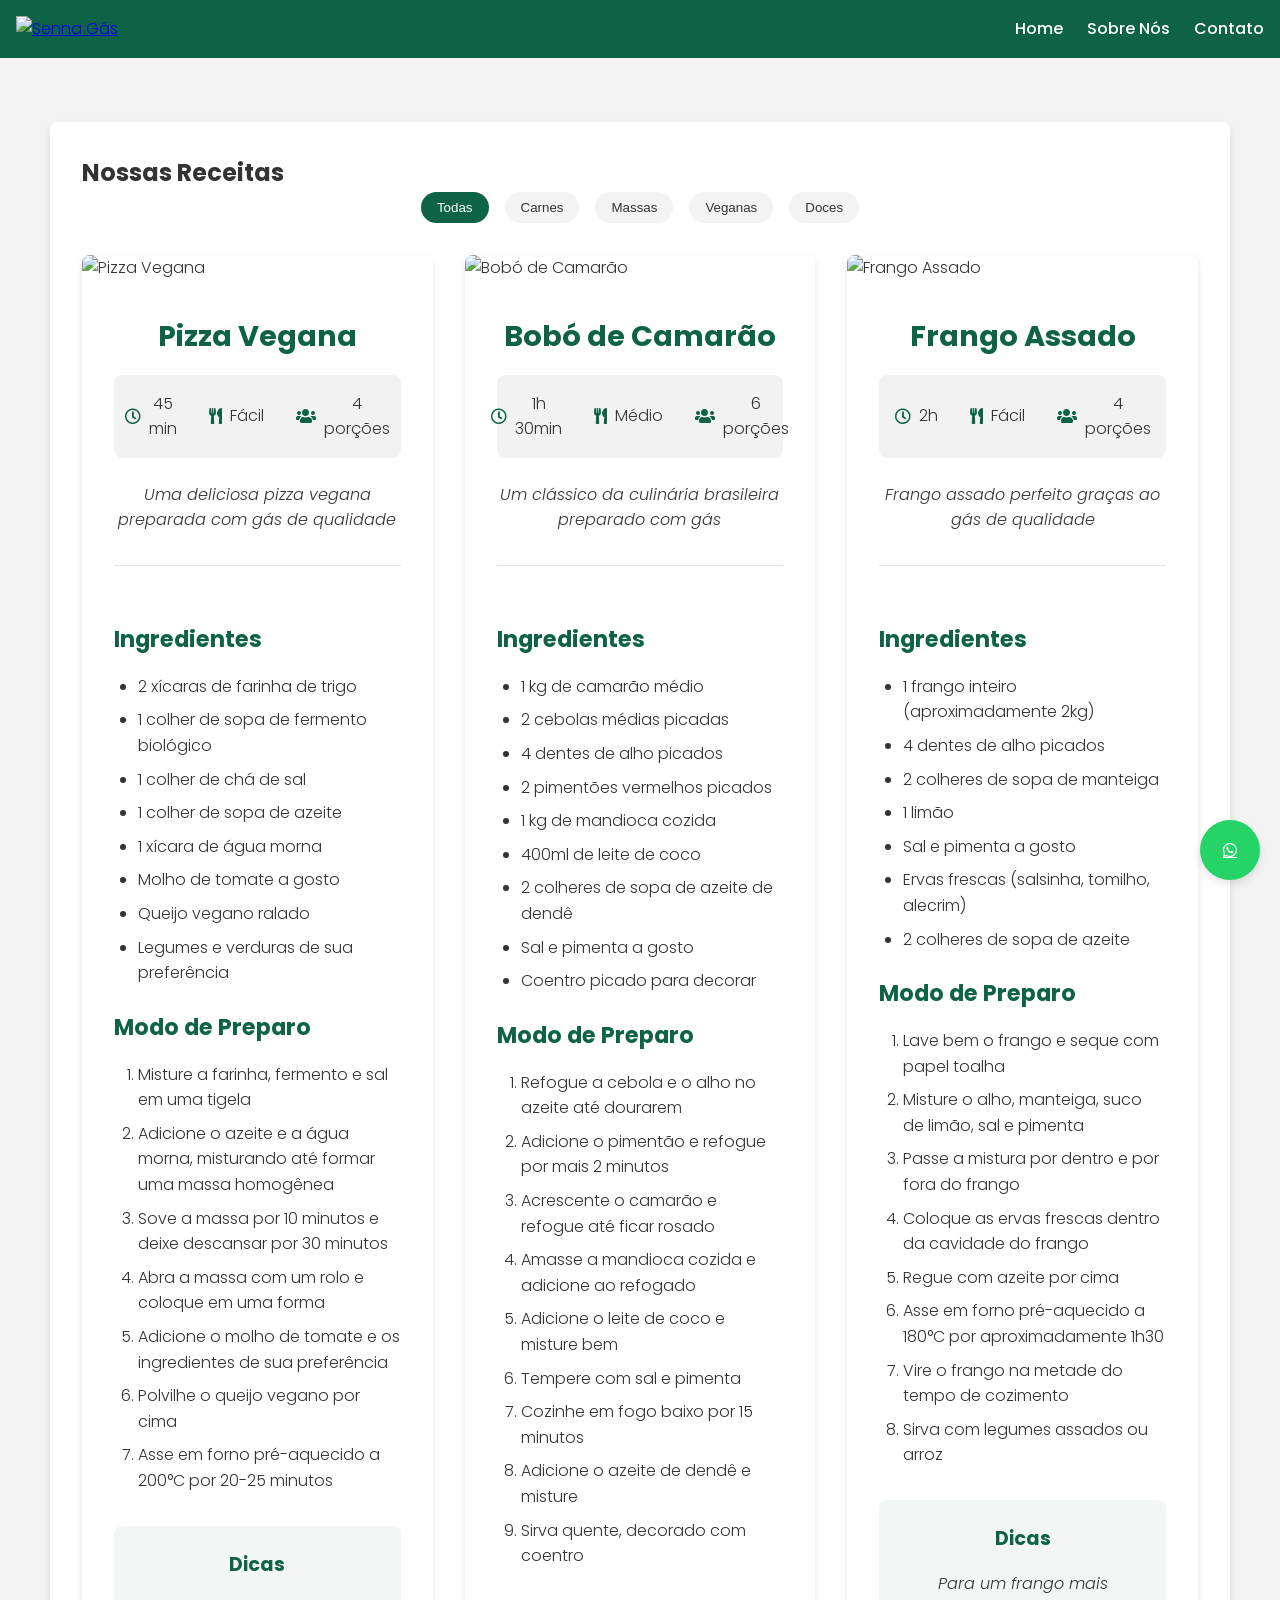
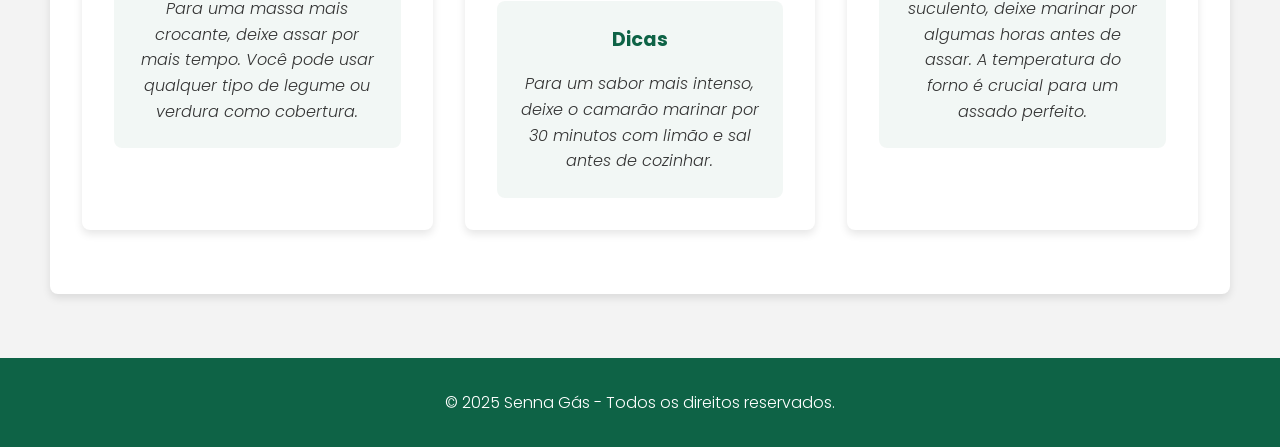
==== receitas.html @ 62bb87e8 "update in recipes page" ====
<!DOCTYPE html>
<html lang="pt-br">
<head>
    <meta charset="UTF-8">
    <meta name="viewport" content="width=device-width, initial-scale=1.0">
    <meta name="description" content="Receitas especiais da Senna Gás - Aprenda a preparar deliciosos pratos usando gás de qualidade">
    <title>Receitas - Senna Gás</title>
    <link href="https://cdnjs.cloudflare.com/ajax/libs/font-awesome/5.15.4/css/all.min.css" rel="stylesheet">
    <link rel="stylesheet" href="styles.css?version=5">
    <link rel="preconnect" href="https://fonts.googleapis.com">
    <link rel="preconnect" href="https://fonts.gstatic.com" crossorigin>
    <link href="https://fonts.googleapis.com/css2?family=Poppins:wght@300;400;700&display=swap" rel="stylesheet">
</head>
<body>
    <header>
        <a href="index.html" aria-label="Senna Gás - Página Inicial">
            <img src="SENNA_GAS_LOGO.png" alt="Senna Gás" width="180" height="60" loading="eager">
        </a>
        <nav aria-label="Navegação principal">
            <ul>
                <li><a href="index.html">Home</a></li>
                <li><a href="#sobre">Sobre Nós</a></li>
                <a href="https://api.whatsapp.com/send?phone=5564999095817" target="_blank">Contato</a>
            </ul>
        </nav>
    </header>

    <main>
        <section class="recipes-page">
            <div class="recipes">
                <h1>Nossas Receitas</h1>
                <div class="recipes-filters">
                    <button class="filter-btn active" data-filter="todas">Todas</button>
                    <button class="filter-btn" data-filter="carnes">Carnes</button>
                    <button class="filter-btn" data-filter="massas">Massas</button>
                    <button class="filter-btn" data-filter="veganas">Veganas</button>
                    <button class="filter-btn" data-filter="doces">Doces</button>
                </div>

                <div class="recipes-grid">
                    <article class="recipe-card" data-category="veganas">
                        <img src="png receitas/pizza vegana.png" alt="Pizza Vegana" loading="lazy">
                        <div class="recipe-info">
                            <h2>Pizza Vegana</h2>
                            <div class="recipe-meta">
                                <span><i class="far fa-clock"></i> 45 min</span>
                                <span><i class="fas fa-utensils"></i> Fácil</span>
                                <span><i class="fas fa-users"></i> 4 porções</span>
                            </div>
                            <p class="recipe-description">Uma deliciosa pizza vegana preparada com gás de qualidade</p>
                            <div class="recipe-content">
                                <h3>Ingredientes</h3>
                                <ul>
                                    <li>2 xícaras de farinha de trigo</li>
                                    <li>1 colher de sopa de fermento biológico</li>
                                    <li>1 colher de chá de sal</li>
                                    <li>1 colher de sopa de azeite</li>
                                    <li>1 xícara de água morna</li>
                                    <li>Molho de tomate a gosto</li>
                                    <li>Queijo vegano ralado</li>
                                    <li>Legumes e verduras de sua preferência</li>
                                </ul>
                                <h3>Modo de Preparo</h3>
                                <ol>
                                    <li>Misture a farinha, fermento e sal em uma tigela</li>
                                    <li>Adicione o azeite e a água morna, misturando até formar uma massa homogênea</li>
                                    <li>Sove a massa por 10 minutos e deixe descansar por 30 minutos</li>
                                    <li>Abra a massa com um rolo e coloque em uma forma</li>
                                    <li>Adicione o molho de tomate e os ingredientes de sua preferência</li>
                                    <li>Polvilhe o queijo vegano por cima</li>
                                    <li>Asse em forno pré-aquecido a 200°C por 20-25 minutos</li>
                                </ol>
                                <div class="recipe-tips">
                                    <h4>Dicas</h4>
                                    <p>Para uma massa mais crocante, deixe assar por mais tempo. Você pode usar qualquer tipo de legume ou verdura como cobertura.</p>
                                </div>
                            </div>
                        </div>
                    </article>

                    <article class="recipe-card" data-category="carnes">
                        <img src="png receitas/bobó de camarão.png" alt="Bobó de Camarão" loading="lazy">
                        <div class="recipe-info">
                            <h2>Bobó de Camarão</h2>
                            <div class="recipe-meta">
                                <span><i class="far fa-clock"></i> 1h 30min</span>
                                <span><i class="fas fa-utensils"></i> Médio</span>
                                <span><i class="fas fa-users"></i> 6 porções</span>
                            </div>
                            <p class="recipe-description">Um clássico da culinária brasileira preparado com gás</p>
                            <div class="recipe-content">
                                <h3>Ingredientes</h3>
                                <ul>
                                    <li>1 kg de camarão médio</li>
                                    <li>2 cebolas médias picadas</li>
                                    <li>4 dentes de alho picados</li>
                                    <li>2 pimentões vermelhos picados</li>
                                    <li>1 kg de mandioca cozida</li>
                                    <li>400ml de leite de coco</li>
                                    <li>2 colheres de sopa de azeite de dendê</li>
                                    <li>Sal e pimenta a gosto</li>
                                    <li>Coentro picado para decorar</li>
                                </ul>
                                <h3>Modo de Preparo</h3>
                                <ol>
                                    <li>Refogue a cebola e o alho no azeite até dourarem</li>
                                    <li>Adicione o pimentão e refogue por mais 2 minutos</li>
                                    <li>Acrescente o camarão e refogue até ficar rosado</li>
                                    <li>Amasse a mandioca cozida e adicione ao refogado</li>
                                    <li>Adicione o leite de coco e misture bem</li>
                                    <li>Tempere com sal e pimenta</li>
                                    <li>Cozinhe em fogo baixo por 15 minutos</li>
                                    <li>Adicione o azeite de dendê e misture</li>
                                    <li>Sirva quente, decorado com coentro</li>
                                </ol>
                                <div class="recipe-tips">
                                    <h4>Dicas</h4>
                                    <p>Para um sabor mais intenso, deixe o camarão marinar por 30 minutos com limão e sal antes de cozinhar.</p>
                                </div>
                            </div>
                        </div>
                    </article>

                    <article class="recipe-card" data-category="carnes">
                        <img src="png receitas/frango assado.png" alt="Frango Assado" loading="lazy">
                        <div class="recipe-info">
                            <h2>Frango Assado</h2>
                            <div class="recipe-meta">
                                <span><i class="far fa-clock"></i> 2h</span>
                                <span><i class="fas fa-utensils"></i> Fácil</span>
                                <span><i class="fas fa-users"></i> 4 porções</span>
                            </div>
                            <p class="recipe-description">Frango assado perfeito graças ao gás de qualidade</p>
                            <div class="recipe-content">
                                <h3>Ingredientes</h3>
                                <ul>
                                    <li>1 frango inteiro (aproximadamente 2kg)</li>
                                    <li>4 dentes de alho picados</li>
                                    <li>2 colheres de sopa de manteiga</li>
                                    <li>1 limão</li>
                                    <li>Sal e pimenta a gosto</li>
                                    <li>Ervas frescas (salsinha, tomilho, alecrim)</li>
                                    <li>2 colheres de sopa de azeite</li>
                                </ul>
                                <h3>Modo de Preparo</h3>
                                <ol>
                                    <li>Lave bem o frango e seque com papel toalha</li>
                                    <li>Misture o alho, manteiga, suco de limão, sal e pimenta</li>
                                    <li>Passe a mistura por dentro e por fora do frango</li>
                                    <li>Coloque as ervas frescas dentro da cavidade do frango</li>
                                    <li>Regue com azeite por cima</li>
                                    <li>Asse em forno pré-aquecido a 180°C por aproximadamente 1h30</li>
                                    <li>Vire o frango na metade do tempo de cozimento</li>
                                    <li>Sirva com legumes assados ou arroz</li>
                                </ol>
                                <div class="recipe-tips">
                                    <h4>Dicas</h4>
                                    <p>Para um frango mais suculento, deixe marinar por algumas horas antes de assar. A temperatura do forno é crucial para um assado perfeito.</p>
                                </div>
                            </div>
                        </div>
                    </article>
                </div>
            </div>
        </section>
    </main>

    <footer>
        <p>© 2025 Senna Gás - Todos os direitos reservados.</p>
    </footer>

    <a href="https://bit.ly/WhatsApp_SennaGas" class="whatsapp-button" target="_blank" rel="noopener noreferrer" aria-label="Fale conosco pelo WhatsApp">
        <i class="fab fa-whatsapp"></i>
    </a>

    <script>
        // Filtro de receitas
        const filterButtons = document.querySelectorAll('.filter-btn');
        const recipeCards = document.querySelectorAll('.recipe-card');

        filterButtons.forEach(button => {
            button.addEventListener('click', () => {
                // Remove active class from all buttons
                filterButtons.forEach(btn => btn.classList.remove('active'));
                // Add active class to clicked button
                button.classList.add('active');

                const filter = button.dataset.filter;

                recipeCards.forEach(card => {
                    if (filter === 'todas' || card.dataset.category === filter) {
                        card.style.display = 'block';
                    } else {
                        card.style.display = 'none';
                    }
                });
            });
        });
    </script>
</body>
</html>
---- styles.css ----
/* Reset e variáveis CSS */
:root {
    --primary-color: #0e6346;
    --secondary-color: #007a33;
    --text-color: #333;
    --light-bg: #f3f3f3;
    --white: #fff;
    --shadow: 0 4px 8px rgba(0, 0, 0, 0.1);
    --transition: all 0.3s ease;
    --slide-duration: 0.5s;
}

* {
    margin: 0;
    padding: 0;
    box-sizing: border-box;
}

/* Estilos base */
body {
    font-family: "Poppins", sans-serif;
    font-weight: 300;
    line-height: 1.6;
    color: var(--text-color);
    background-color: var(--light-bg);
}

/* Header */
header {
    background-color: var(--primary-color);
    color: var(--white);
    padding: 1rem;
    display: flex;
    align-items: center;
    justify-content: space-between;
    position: sticky;
    top: 0;
    z-index: 1000;
}

header img {
    height: 60px;
    width: auto;
}

nav ul {
    list-style: none;
    display: flex;
    gap: 1.5rem;
}

nav a {
    color: var(--white);
    text-decoration: none;
    font-weight: 500;
    transition: var(--transition);
}

nav a:hover {
    opacity: 0.8;
}

/* Hero Section */
.hero {
    min-height: 90vh;
    display: flex;
    flex-direction: column;
    align-items: flex-start;
    justify-content: center;
    background-image: url('fundo\ inicial.png');
    background-size: cover;
    background-position: center;
    background-repeat: no-repeat;
    color: var(--white);
    padding: 2rem;
    position: relative;
}

.hero::before {
    content: '';
    position: absolute;
    top: 0;
    left: 0;
    right: 0;
    bottom: 0;
    background: rgba(0, 0, 0, 0.4);
    z-index: 1;
}

.hero h1,
.hero button {
    position: relative;
    z-index: 2;
}

.hero h1 {
    font-size: clamp(2rem, 5vw, 3.5rem);
    margin-bottom: 2rem;
    max-width: 600px;
}

.hero button {
    background-color: var(--secondary-color);
    color: var(--white);
    border: none;
    padding: 1rem 2rem;
    font-size: 1.1rem;
    cursor: pointer;
    border-radius: 5px;
    transition: var(--transition);
}

.hero button:hover {
    transform: translateY(-2px);
    box-shadow: var(--shadow);
}

/* Products Section */
.products {
    padding: 4rem 2rem;
    display: grid;
    grid-template-columns: repeat(auto-fit, minmax(250px, 1fr));
    gap: 2rem;
    max-width: 1200px;
    margin: 0 auto;
}

.product {
    background: var(--white);
    border-radius: 8px;
    overflow: hidden;
    box-shadow: var(--shadow);
    transition: var(--transition);
}

.product:hover {
    transform: translateY(-5px);
    box-shadow: 0 8px 16px rgba(0, 0, 0, 0.2);
}

.product img {
    width: 100%;
    height: 200px;
    object-fit: cover;
}

.product h2 {
    font-size: 1.5rem;
    margin: 1rem;
    color: var(--primary-color);
}

.product p {
    padding: 0 1rem 1rem;
    color: var(--text-color);
}

/* Instagram Section */
.instagram {
    padding: 4rem 2rem;
    background-color: var(--white);
    text-align: center;
}

.instagram h2 {
    color: var(--primary-color);
    margin-bottom: 2rem;
    font-size: 2rem;
}

.instagram iframe {
    max-width: 850px;
    width: 100%;
    height: 750px;
    margin: 0 auto;
    border: none;
}

/* Footer */
footer {
    background-color: var(--primary-color);
    color: var(--white);
    text-align: center;
    padding: 2rem;
}

/* WhatsApp Button */
.whatsapp-button {
    position: fixed;
    bottom: 20px;
    right: 20px;
    background-color: #25d366;
    color: var(--white);
    width: 60px;
    height: 60px;
    border-radius: 50%;
    display: flex;
    align-items: center;
    justify-content: center;
    box-shadow: var(--shadow);
    transition: var(--transition);
    z-index: 1000;
}

.whatsapp-button:hover {
    transform: scale(1.1);
}

/* Media Queries */
@media (max-width: 768px) {
    header {
        flex-direction: column;
        gap: 1rem;
    }

    nav ul {
        flex-direction: column;
        text-align: center;
        gap: 0.5rem;
    }

    .hero {
        text-align: center;
        align-items: center;
    }

    .products {
        grid-template-columns: 1fr;
    }

    .instagram iframe {
        height: 500px;
    }
}

/* Acessibilidade */
@media (prefers-reduced-motion: reduce) {
    * {
        transition: none !important;
    }
}

/* Print Styles */
@media print {
    .whatsapp-button,
    .instagram {
        display: none;
    }

    body {
        background: none;
    }
}

/* Social Content Section */
.social-content {
    display: grid;
    grid-template-columns: 1fr 1fr;
    gap: 2rem;
    padding: 4rem 2rem;
    max-width: 1400px;
    margin: 0 auto;
}

/* Recipes Section */
.recipes {
    background-color: var(--white);
    border-radius: 8px;
    padding: 2rem;
    box-shadow: var(--shadow);
    max-width: 1180px;
    margin: 0 auto;
    width: 100%;
}

.recipes h2 {
    color: var(--primary-color);
    margin-bottom: 2rem;
    font-size: 2rem;
    text-align: center;
}

.recipes-links {
    display: flex;
    justify-content: center;
    gap: 1rem;
    margin-bottom: 2rem;
    flex-wrap: wrap;
}

.recipe-category {
    padding: 0.5rem 1rem;
    background-color: var(--light-bg);
    color: var(--text-color);
    text-decoration: none;
    border-radius: 20px;
    transition: var(--transition);
    font-weight: 500;
}

.recipe-category:hover,
.recipe-category.active {
    background-color: var(--primary-color);
    color: var(--white);
}

/* Recipe Meta */
.recipe-meta {
    display: flex;
    justify-content: center;
    margin-bottom: 1.5rem;
    padding: 1rem;
    background-color: rgba(0, 0, 0, 0.05);
    border-radius: 8px;
}

.recipe-meta span {
    display: flex;
    align-items: center;
    gap: 0.5rem;
    color: var(--text-color);
    margin: 0 1rem;
}

.recipe-meta i {
    color: var(--primary-color);
}

/* Recipe Tips */
.recipe-tips {
    margin-top: 1.5rem;
    padding: 1rem;
    background-color: rgba(14, 99, 70, 0.1);
    border-radius: 8px;
    text-align: center;
}

.recipe-tips h4 {
    color: var(--primary-color);
    margin-bottom: 0.5rem;
}

.recipe-tips p {
    color: var(--text-color);
    font-style: italic;
}

/* More Recipes Button */
.more-recipes {
    text-align: center;
    margin-top: 2rem;
}

.btn-more {
    display: inline-flex;
    align-items: center;
    gap: 0.5rem;
    padding: 0.8rem 1.5rem;
    background-color: var(--primary-color);
    color: var(--white);
    text-decoration: none;
    border-radius: 25px;
    transition: var(--transition);
}

.btn-more:hover {
    background-color: var(--secondary-color);
    transform: translateY(-2px);
}

/* Tips Section */
.tips-section {
    padding: 4rem 2rem;
    background-color: var(--light-bg);
}

.tips-section h2 {
    text-align: center;
    color: var(--primary-color);
    margin-bottom: 3rem;
    font-size: 2rem;
}

.tips-grid {
    display: grid;
    grid-template-columns: repeat(auto-fit, minmax(300px, 1fr));
    gap: 2rem;
    max-width: 1200px;
    margin: 0 auto;
}

.tip-card {
    background-color: var(--white);
    padding: 2rem;
    border-radius: 8px;
    box-shadow: var(--shadow);
    text-align: center;
    transition: var(--transition);
}

.tip-card:hover {
    transform: translateY(-5px);
    box-shadow: 0 8px 16px rgba(0, 0, 0, 0.2);
}

.tip-card i {
    font-size: 2.5rem;
    color: var(--primary-color);
    margin-bottom: 1rem;
}

.tip-card h3 {
    color: var(--primary-color);
    margin-bottom: 1rem;
}

.tip-card p {
    color: var(--text-color);
    margin-bottom: 1.5rem;
}

.btn-tip {
    display: inline-block;
    padding: 0.5rem 1rem;
    background-color: var(--primary-color);
    color: var(--white);
    text-decoration: none;
    border-radius: 20px;
    transition: var(--transition);
}

.btn-tip:hover {
    background-color: var(--secondary-color);
}

/* Media Queries */
@media (max-width: 768px) {
    .recipes-links {
        gap: 0.5rem;
    }

    .recipe-category {
        padding: 0.4rem 0.8rem;
        font-size: 0.9rem;
    }

    .recipe-meta {
        flex-direction: column;
        gap: 0.5rem;
    }

    .tips-grid {
        grid-template-columns: 1fr;
    }
}

@media (max-width: 480px) {
    .recipe-meta span {
        font-size: 0.9rem;
    }

    .tip-card {
        padding: 1.5rem;
    }
}

/* Slideshow */
.slideshow-container {
    position: relative;
    max-width: 100%;
    margin: 0 auto;
    overflow: hidden;
    border-radius: 8px;
    background-color: var(--white);
}

.slide {
    display: none;
    position: relative;
    animation: fade var(--slide-duration) ease-in-out;
}

.slide img {
    width: 100%;
    height: 300px;
    object-fit: cover;
    border-radius: 8px 8px 0 0;
}

.slide-content {
    display: flex;
    flex-direction: column;
    gap: 1rem;
    padding: 1.5rem;
}

.slide-text {
    text-align: center;
}

.slide-text h3 {
    color: var(--primary-color);
    font-size: 1.8rem;
    margin-bottom: 0.5rem;
}

.slide-text p {
    color: var(--text-color);
    font-size: 1.1rem;
    margin-bottom: 1rem;
}

.recipe-details {
    background-color: var(--light-bg);
    padding: 1.5rem;
    border-radius: 8px;
}

.recipe-details h4 {
    color: var(--primary-color);
    font-size: 1.3rem;
    margin-bottom: 1rem;
}

.recipe-details ul,
.recipe-details ol {
    margin-left: 1.5rem;
    margin-bottom: 1.5rem;
}

.recipe-details li {
    margin-bottom: 0.5rem;
    line-height: 1.5;
}

/* Navigation buttons */
.prev, .next {
    position: absolute;
    top: 50%;
    transform: translateY(-50%);
    width: 40px;
    height: 40px;
    background: rgba(0, 0, 0, 0.5);
    color: var(--white);
    border: none;
    border-radius: 50%;
    cursor: pointer;
    font-size: 1.5rem;
    display: flex;
    align-items: center;
    justify-content: center;
    transition: var(--transition);
    z-index: 10;
}

.prev {
    left: 10px;
}

.next {
    right: 10px;
}

.prev:hover, .next:hover {
    background: rgba(0, 0, 0, 0.8);
}

/* Dots */
.dots-container {
    text-align: center;
    margin-top: 1rem;
}

.dot {
    display: inline-block;
    width: 12px;
    height: 12px;
    margin: 0 5px;
    background-color: #bbb;
    border-radius: 50%;
    cursor: pointer;
    transition: var(--transition);
}

.dot.active {
    background-color: var(--primary-color);
}

/* Animation */
@keyframes fade {
    from {opacity: 0.4}
    to {opacity: 1}
}

/* Media Queries */
@media (max-width: 768px) {
    .social-content {
        grid-template-columns: 1fr;
    }

    .slide img {
        height: 250px;
    }

    .recipe-details {
        padding: 1rem;
    }

    .recipe-details h4 {
        font-size: 1.2rem;
    }

    .recipe-details li {
        font-size: 0.9rem;
    }
}

@media (max-width: 480px) {
    .slide img {
        height: 200px;
    }

    .slide-content {
        padding: 1rem;
    }

    .recipe-details {
        padding: 0.8rem;
    }
}

/* Estilos para a página de segurança */
.safety-tips {
    padding: 2rem;
    max-width: 1200px;
    margin: 0 auto;
}

.safety-tips h1 {
    text-align: center;
    color: #2c3e50;
    margin-bottom: 2rem;
}

.safety-content {
    display: flex;
    flex-direction: column;
    gap: 2rem;
}

.safety-grid {
    display: grid;
    grid-template-columns: repeat(auto-fit, minmax(250px, 1fr));
    gap: 1.5rem;
    margin-top: 1.5rem;
}

.safety-item {
    background: #fff;
    padding: 1.5rem;
    border-radius: 8px;
    box-shadow: 0 2px 4px rgba(0,0,0,0.1);
    text-align: center;
    transition: transform 0.3s ease;
}

.safety-item:hover {
    transform: translateY(-5px);
}

.safety-item i {
    font-size: 2.5rem;
    color: #e74c3c;
    margin-bottom: 1rem;
}

.safety-item h3 {
    color: #2c3e50;
    margin-bottom: 0.5rem;
}

.safety-item p {
    color: #7f8c8d;
}

.checklist-content {
    display: grid;
    grid-template-columns: repeat(auto-fit, minmax(300px, 1fr));
    gap: 2rem;
    margin-top: 1.5rem;
}

.checklist-item {
    background: #fff;
    padding: 1.5rem;
    border-radius: 8px;
    box-shadow: 0 2px 4px rgba(0,0,0,0.1);
}

.checklist-item h3 {
    color: #2c3e50;
    margin-bottom: 1rem;
    padding-bottom: 0.5rem;
    border-bottom: 2px solid #e74c3c;
}

.checklist-item ul {
    list-style-type: none;
    padding: 0;
}

.checklist-item li {
    padding: 0.5rem 0;
    color: #7f8c8d;
    display: flex;
    align-items: center;
}

.checklist-item li:before {
    content: "✓";
    color: #27ae60;
    margin-right: 0.5rem;
}

.emergency-content {
    display: grid;
    grid-template-columns: repeat(auto-fit, minmax(300px, 1fr));
    gap: 2rem;
    margin-top: 1.5rem;
}

.emergency-step, .emergency-contacts {
    background: #fff;
    padding: 1.5rem;
    border-radius: 8px;
    box-shadow: 0 2px 4px rgba(0,0,0,0.1);
}

.emergency-step h3, .emergency-contacts h3 {
    color: #2c3e50;
    margin-bottom: 1rem;
    padding-bottom: 0.5rem;
    border-bottom: 2px solid #e74c3c;
}

.emergency-step ol {
    padding-left: 1.5rem;
    color: #7f8c8d;
}

.emergency-step li {
    padding: 0.5rem 0;
}

.emergency-contacts ul {
    list-style-type: none;
    padding: 0;
}

.emergency-contacts li {
    padding: 0.5rem 0;
    color: #7f8c8d;
    display: flex;
    align-items: center;
}

.emergency-contacts li:before {
    content: "📞";
    margin-right: 0.5rem;
}

@media (max-width: 768px) {
    .safety-tips {
        padding: 1rem;
    }
    
    .safety-grid, .checklist-content, .emergency-content {
        grid-template-columns: 1fr;
    }
}

/* Estilos para a página de manutenção */
.maintenance-tips {
    padding: 2rem;
    max-width: 1200px;
    margin: 0 auto;
}

.maintenance-tips h1 {
    text-align: center;
    color: #333;
    margin-bottom: 2rem;
}

.maintenance-content {
    display: flex;
    flex-direction: column;
    gap: 2rem;
}

.maintenance-grid {
    display: grid;
    grid-template-columns: repeat(auto-fit, minmax(250px, 1fr));
    gap: 1.5rem;
    margin-top: 1rem;
}

.maintenance-item {
    background: #fff;
    padding: 1.5rem;
    border-radius: 8px;
    box-shadow: 0 2px 4px rgba(0,0,0,0.1);
    text-align: center;
    transition: transform 0.3s ease;
}

.maintenance-item:hover {
    transform: translateY(-5px);
}

.maintenance-item i {
    font-size: 2.5rem;
    color: #e74c3c;
    margin-bottom: 1rem;
}

.maintenance-item h3 {
    color: #333;
    margin-bottom: 0.5rem;
}

.maintenance-item p {
    color: #666;
    line-height: 1.5;
}

.cleaning-content {
    display: grid;
    grid-template-columns: 1fr 1fr;
    gap: 2rem;
    margin-top: 1rem;
}

.cleaning-step, .cleaning-tips {
    background: #fff;
    padding: 1.5rem;
    border-radius: 8px;
    box-shadow: 0 2px 4px rgba(0,0,0,0.1);
}

.cleaning-step h3, .cleaning-tips h3 {
    color: #333;
    margin-bottom: 1rem;
}

.cleaning-step ol, .cleaning-tips ul {
    color: #666;
    line-height: 1.8;
    padding-left: 1.5rem;
}

@media (max-width: 768px) {
    .cleaning-content {
        grid-template-columns: 1fr;
    }
    
    .maintenance-grid {
        grid-template-columns: 1fr;
    }
}

/* Estilos para a página de economia */
.economy-tips {
    padding: 2rem;
    max-width: 1200px;
    margin: 0 auto;
}

.economy-tips h1 {
    text-align: center;
    color: #333;
    margin-bottom: 2rem;
}

.economy-content {
    display: flex;
    flex-direction: column;
    gap: 2rem;
}

.economy-grid {
    display: grid;
    grid-template-columns: repeat(auto-fit, minmax(250px, 1fr));
    gap: 1.5rem;
    margin-top: 1rem;
}

.economy-item {
    background: #fff;
    padding: 1.5rem;
    border-radius: 8px;
    box-shadow: 0 2px 4px rgba(0,0,0,0.1);
    text-align: center;
    transition: transform 0.3s ease;
}

.economy-item:hover {
    transform: translateY(-5px);
}

.economy-item i {
    font-size: 2.5rem;
    color: #e74c3c;
    margin-bottom: 1rem;
}

.economy-item h3 {
    color: #333;
    margin-bottom: 0.5rem;
}

.economy-item p {
    color: #666;
    line-height: 1.5;
}

.habits-content {
    display: grid;
    grid-template-columns: repeat(auto-fit, minmax(300px, 1fr));
    gap: 2rem;
    margin-top: 1rem;
}

.habits-item {
    background: #fff;
    padding: 1.5rem;
    border-radius: 8px;
    box-shadow: 0 2px 4px rgba(0,0,0,0.1);
}

.habits-item h3 {
    color: #333;
    margin-bottom: 1rem;
    padding-bottom: 0.5rem;
    border-bottom: 2px solid #e74c3c;
}

.habits-item ul {
    color: #666;
    line-height: 1.8;
    padding-left: 1.5rem;
}

.comparison-content {
    display: grid;
    grid-template-columns: 1fr 1fr;
    gap: 2rem;
    margin-top: 1rem;
}

.comparison-step, .comparison-tips {
    background: #fff;
    padding: 1.5rem;
    border-radius: 8px;
    box-shadow: 0 2px 4px rgba(0,0,0,0.1);
}

.comparison-step h3, .comparison-tips h3 {
    color: #333;
    margin-bottom: 1rem;
    padding-bottom: 0.5rem;
    border-bottom: 2px solid #e74c3c;
}

.comparison-step ol, .comparison-tips ul {
    color: #666;
    line-height: 1.8;
    padding-left: 1.5rem;
}

@media (max-width: 768px) {
    .comparison-content {
        grid-template-columns: 1fr;
    }
    
    .economy-grid, .habits-content {
        grid-template-columns: 1fr;
    }
}

.maintenance-icon {
    width: 50px;
    height: 50px;
}

/* Delivery and Location Section */
.delivery-location {
    padding: 4rem 2rem;
    background-color: var(--white); /* Match other sections like products */
    display: flex;
    gap: 2rem;
    max-width: 1200px;
    margin: 4rem auto; /* Add margin like products */
    flex-wrap: wrap; /* Allow wrapping on smaller screens */
    align-items: flex-start; /* Align items at the start vertically */
}

.delivery-info,
.location-map {
    flex: 1; /* Allow both divs to grow and shrink */
    min-width: 300px; /* Minimum width before wrapping */
}

.delivery-location h2 {
    color: var(--primary-color);
    font-size: 1.8rem;
    margin-bottom: 1.5rem;
}

.delivery-location p {
    margin-bottom: 1rem;
    line-height: 1.7;
}

.btn-pedido {
    display: inline-flex; /* Use inline-flex for alignment */
    align-items: center; /* Vertically align icon and text */
    gap: 0.5rem; /* Space between icon and text */
    background-color: #25d366; /* WhatsApp green */
    color: var(--white);
    padding: 0.8rem 1.5rem;
    border-radius: 5px;
    text-decoration: none;
    font-weight: 500;
    transition: var(--transition);
    border: none;
    cursor: pointer;
}

.btn-pedido:hover {
    background-color: #128C7E; /* Darker WhatsApp green */
    transform: translateY(-2px);
    box-shadow: var(--shadow);
}

.location-map iframe {
    width: 100%; /* Make iframe responsive */
    max-width: 600px; /* Optional: limit max width */
    height: 450px;
    border-radius: 8px; /* Add slight rounding */
    margin-top: 1rem;
}

.location-map p small {
    display: block; /* Ensure it takes its own line */
    margin-top: 0.5rem;
    font-size: 0.9em;
    color: #666;
}

@media (max-width: 768px) {
    .delivery-location {
        flex-direction: column;
    }
    
    .delivery-info, .location-map {
        flex: 1;
    }
}

/* Recipes Page */
.recipes-page {
    padding: 4rem 2rem;
    background-color: var(--light-bg);
}

.recipes-grid {
    display: grid;
    grid-template-columns: repeat(auto-fit, minmax(300px, 1fr));
    gap: 2rem;
    margin-top: 2rem;
}

.recipe-card {
    background: var(--white);
    border-radius: 8px;
    overflow: hidden;
    box-shadow: var(--shadow);
    transition: var(--transition);
    margin-bottom: 2rem;
}

.recipe-card:hover {
    transform: translateY(-5px);
    box-shadow: 0 8px 16px rgba(0, 0, 0, 0.2);
}

.recipe-card img {
    width: 100%;
    height: 300px;
    object-fit: cover;
}

.recipe-info {
    padding: 2rem;
    text-align: center;
}

.recipe-info h2 {
    color: var(--primary-color);
    margin-bottom: 1rem;
    font-size: 1.8rem;
}

.recipe-description {
    color: var(--text-color);
    margin: 1rem 0;
    font-style: italic;
}

.recipe-content {
    text-align: left;
    margin-top: 2rem;
    padding-top: 2rem;
    border-top: 1px solid rgba(0, 0, 0, 0.1);
}

.recipe-content h3 {
    color: var(--primary-color);
    margin: 1.5rem 0 1rem;
    font-size: 1.4rem;
}

.recipe-content ul,
.recipe-content ol {
    margin: 1rem 0;
    padding-left: 1.5rem;
}

.recipe-content li {
    margin-bottom: 0.5rem;
    line-height: 1.6;
}

.recipe-tips {
    margin-top: 2rem;
    padding: 1.5rem;
    background-color: rgba(14, 99, 70, 0.05);
    border-radius: 8px;
}

.recipe-tips h4 {
    color: var(--primary-color);
    margin-bottom: 1rem;
    font-size: 1.2rem;
}

.recipe-tips p {
    color: var(--text-color);
    font-style: italic;
    line-height: 1.6;
}

@media (max-width: 768px) {
    .recipe-info {
        padding: 1.5rem;
    }
    
    .recipe-content {
        padding-top: 1.5rem;
    }
    
    .recipe-tips {
        padding: 1rem;
    }
}

.btn-recipe {
    display: inline-block;
    padding: 0.8rem 1.5rem;
    background-color: var(--primary-color);
    color: var(--white);
    text-decoration: none;
    border-radius: 25px;
    transition: var(--transition);
    margin-top: 1rem;
}

.btn-recipe:hover {
    background-color: var(--secondary-color);
    transform: translateY(-2px);
}

.recipes-filters {
    display: flex;
    justify-content: center;
    gap: 1rem;
    margin-bottom: 2rem;
    flex-wrap: wrap;
}

.filter-btn {
    padding: 0.5rem 1rem;
    background-color: var(--light-bg);
    color: var(--text-color);
    border: none;
    border-radius: 20px;
    cursor: pointer;
    transition: var(--transition);
    font-weight: 500;
}

.filter-btn.active,
.filter-btn:hover {
    background-color: var(--primary-color);
    color: var(--white);
}

@media (max-width: 768px) {
    .recipes-grid {
        grid-template-columns: 1fr;
    }
    
    .recipes-filters {
        gap: 0.5rem;
    }
    
    .filter-btn {
        padding: 0.4rem 0.8rem;
        font-size: 0.9rem;
    }
}
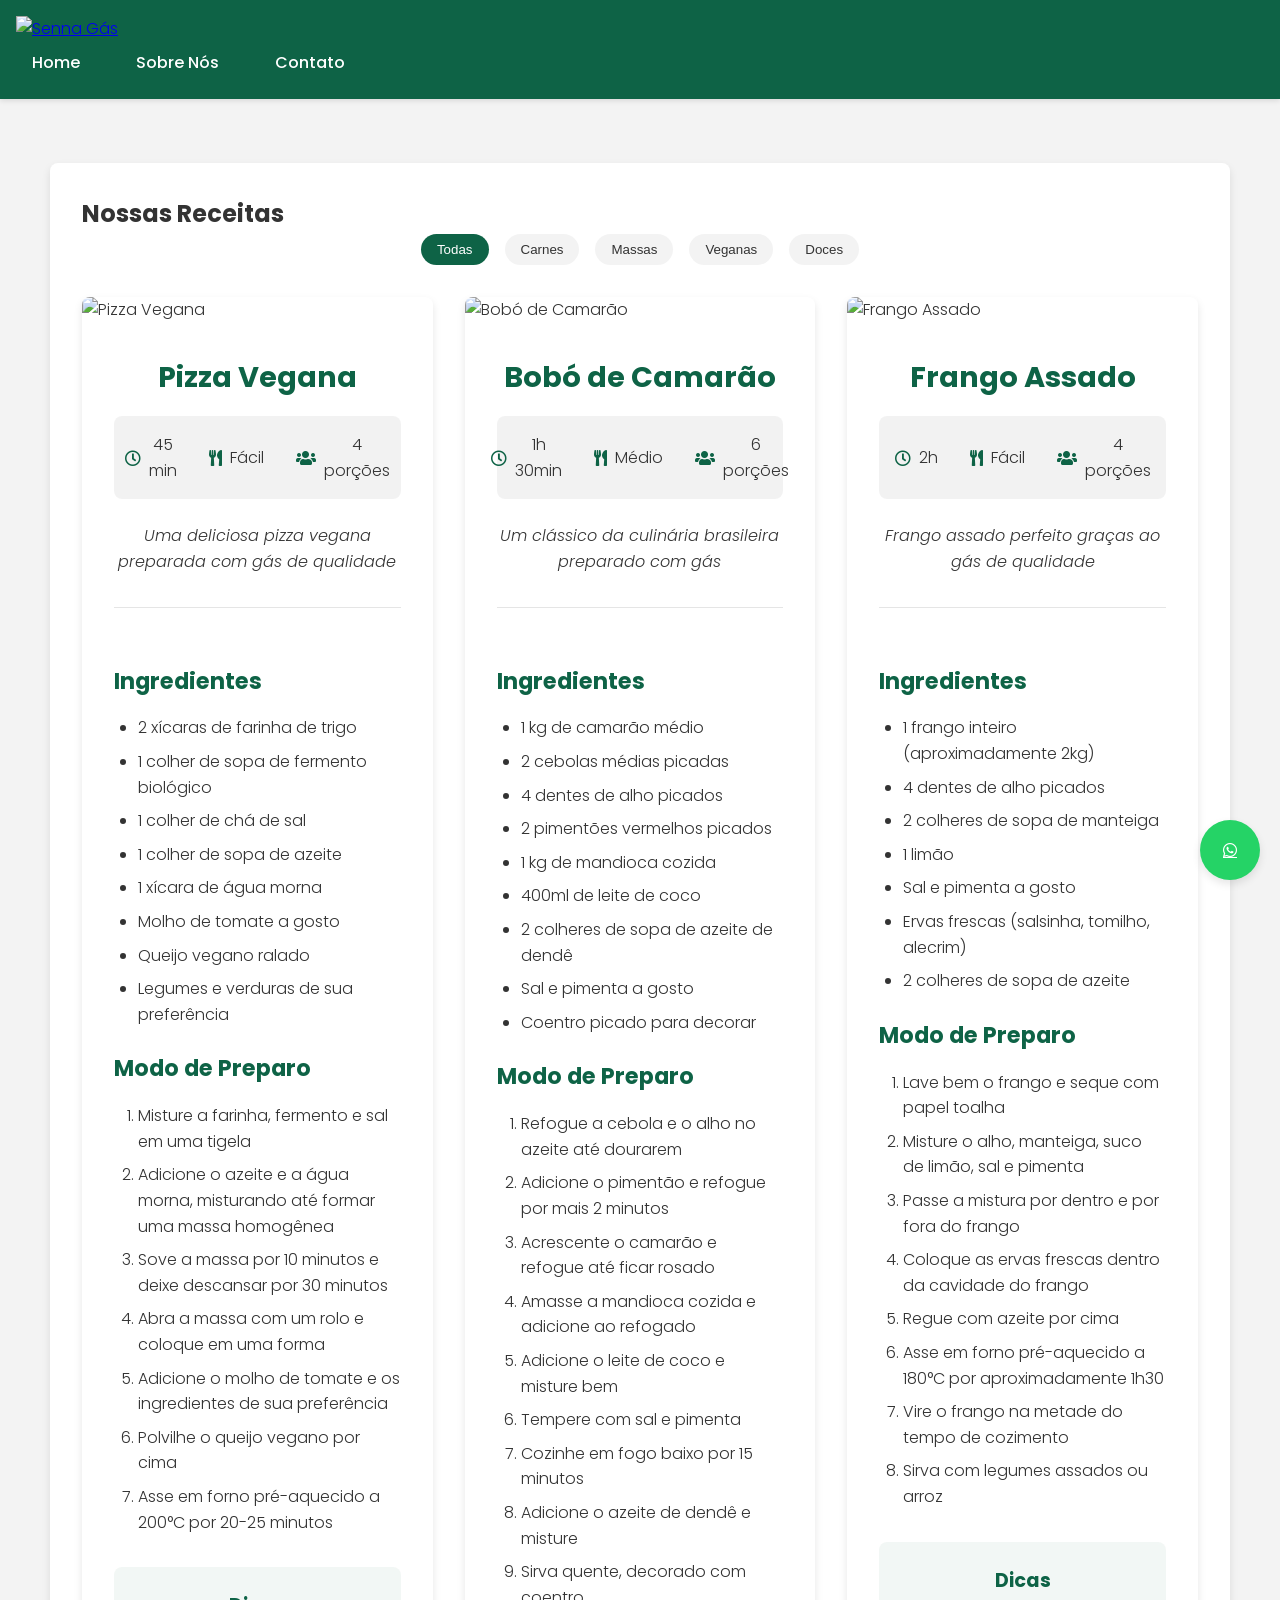
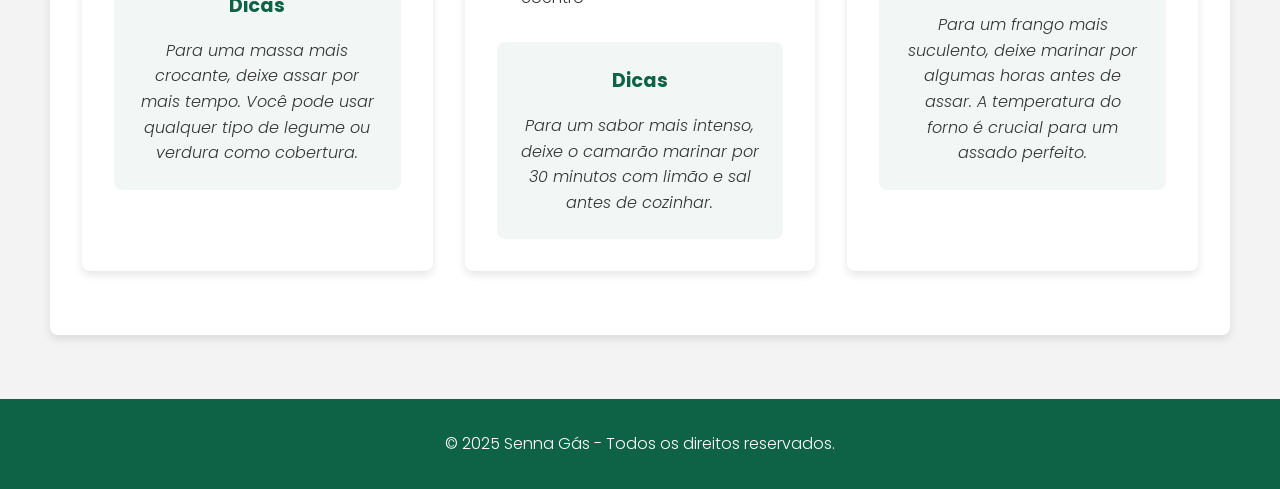
==== commit 9151f00f: "css update" ====
--- a/receitas.html
+++ b/receitas.html
@@ -6,7 +6,7 @@
     <meta name="description" content="Receitas especiais da Senna Gás - Aprenda a preparar deliciosos pratos usando gás de qualidade">
     <title>Receitas - Senna Gás</title>
     <link href="https://cdnjs.cloudflare.com/ajax/libs/font-awesome/5.15.4/css/all.min.css" rel="stylesheet">
-    <link rel="stylesheet" href="styles.css?version=5">
+    <link rel="stylesheet" href="styles.css?version=6">
     <link rel="preconnect" href="https://fonts.googleapis.com">
     <link rel="preconnect" href="https://fonts.gstatic.com" crossorigin>
     <link href="https://fonts.googleapis.com/css2?family=Poppins:wght@300;400;700&display=swap" rel="stylesheet">
--- a/styles.css
+++ b/styles.css
@@ -28,25 +28,59 @@
 /* Header */
 header {
     background-color: var(--primary-color);
-    color: var(--white);
     padding: 1rem;
-    display: flex;
-    align-items: center;
-    justify-content: space-between;
     position: sticky;
     top: 0;
     z-index: 1000;
-}
-
-header img {
+    transition: transform 0.3s ease-in-out;
+    box-shadow: 0 2px 5px rgba(0, 0, 0, 0.1);
+}
+
+.header-container {
+    max-width: 1200px;
+    margin: 0 auto;
+    display: flex;
+    align-items: center;
+    justify-content: space-between;
+    padding: 0 1rem;
+}
+
+.logo {
     height: 60px;
     width: auto;
+    display: block;
+}
+
+.menu-toggle {
+    display: none;
+    background: none;
+    border: none;
+    cursor: pointer;
+    padding: 0.5rem;
+    z-index: 1001;
+}
+
+.menu-toggle span {
+    display: block;
+    width: 25px;
+    height: 3px;
+    background-color: var(--primary-color);
+    margin: 5px 0;
+    transition: var(--transition);
+}
+
+nav {
+    display: flex;
+    align-items: center;
 }
 
 nav ul {
     list-style: none;
     display: flex;
     gap: 1.5rem;
+    margin: 0;
+    padding: 0;
+    align-items: center;
 }
 
 nav a {
@@ -54,10 +88,69 @@
     text-decoration: none;
     font-weight: 500;
     transition: var(--transition);
+    padding: 0.5rem 1rem;
+    border-radius: 4px;
 }
 
 nav a:hover {
-    opacity: 0.8;
+    background-color: rgba(255, 255, 255, 0.2);
+}
+
+/* Mobile Header Styles */
+@media (max-width: 768px) {
+    .menu-toggle {
+        display: block;
+    }
+
+    .menu-toggle span {
+        background-color: var(--white);
+    }
+
+    .menu-toggle.active span:nth-child(1) {
+        transform: rotate(45deg) translate(5px, 5px);
+    }
+
+    .menu-toggle.active span:nth-child(2) {
+        opacity: 0;
+    }
+
+    .menu-toggle.active span:nth-child(3) {
+        transform: rotate(-45deg) translate(7px, -6px);
+    }
+
+    nav {
+        position: fixed;
+        top: 0;
+        right: -100%;
+        width: 80%;
+        max-width: 300px;
+        height: 100vh;
+        background-color: var(--primary-color);
+        padding: 80px 2rem 2rem;
+        transition: var(--transition);
+        box-shadow: -2px 0 5px rgba(0, 0, 0, 0.1);
+        margin-left: 0;
+    }
+
+    nav.active {
+        right: 0;
+    }
+
+    nav ul {
+        flex-direction: column;
+        gap: 1rem;
+        justify-content: flex-start;
+    }
+
+    nav a {
+        display: block;
+        padding: 0.5rem 0;
+        font-size: 1.1rem;
+    }
+
+    header img {
+        height: 50px;
+    }
 }
 
 /* Hero Section */
@@ -208,28 +301,38 @@
 
 /* Media Queries */
 @media (max-width: 768px) {
-    header {
-        flex-direction: column;
-        gap: 1rem;
-    }
-
-    nav ul {
-        flex-direction: column;
-        text-align: center;
-        gap: 0.5rem;
-    }
-
-    .hero {
-        text-align: center;
-        align-items: center;
-    }
-
-    .products {
+    .social-content {
         grid-template-columns: 1fr;
     }
 
-    .instagram iframe {
-        height: 500px;
+    .slide img {
+        height: 250px;
+    }
+
+    .recipe-details {
+        padding: 1rem;
+    }
+
+    .recipe-details h4 {
+        font-size: 1.2rem;
+    }
+
+    .recipe-details li {
+        font-size: 0.9rem;
+    }
+}
+
+@media (max-width: 480px) {
+    .slide img {
+        height: 200px;
+    }
+
+    .slide-content {
+        padding: 1rem;
+    }
+
+    .recipe-details {
+        padding: 0.8rem;
     }
 }
 
@@ -592,43 +695,6 @@
     to {opacity: 1}
 }
 
-/* Media Queries */
-@media (max-width: 768px) {
-    .social-content {
-        grid-template-columns: 1fr;
-    }
-
-    .slide img {
-        height: 250px;
-    }
-
-    .recipe-details {
-        padding: 1rem;
-    }
-
-    .recipe-details h4 {
-        font-size: 1.2rem;
-    }
-
-    .recipe-details li {
-        font-size: 0.9rem;
-    }
-}
-
-@media (max-width: 480px) {
-    .slide img {
-        height: 200px;
-    }
-
-    .slide-content {
-        padding: 1rem;
-    }
-
-    .recipe-details {
-        padding: 0.8rem;
-    }
-}
-
 /* Estilos para a página de segurança */
 .safety-tips {
     padding: 2rem;
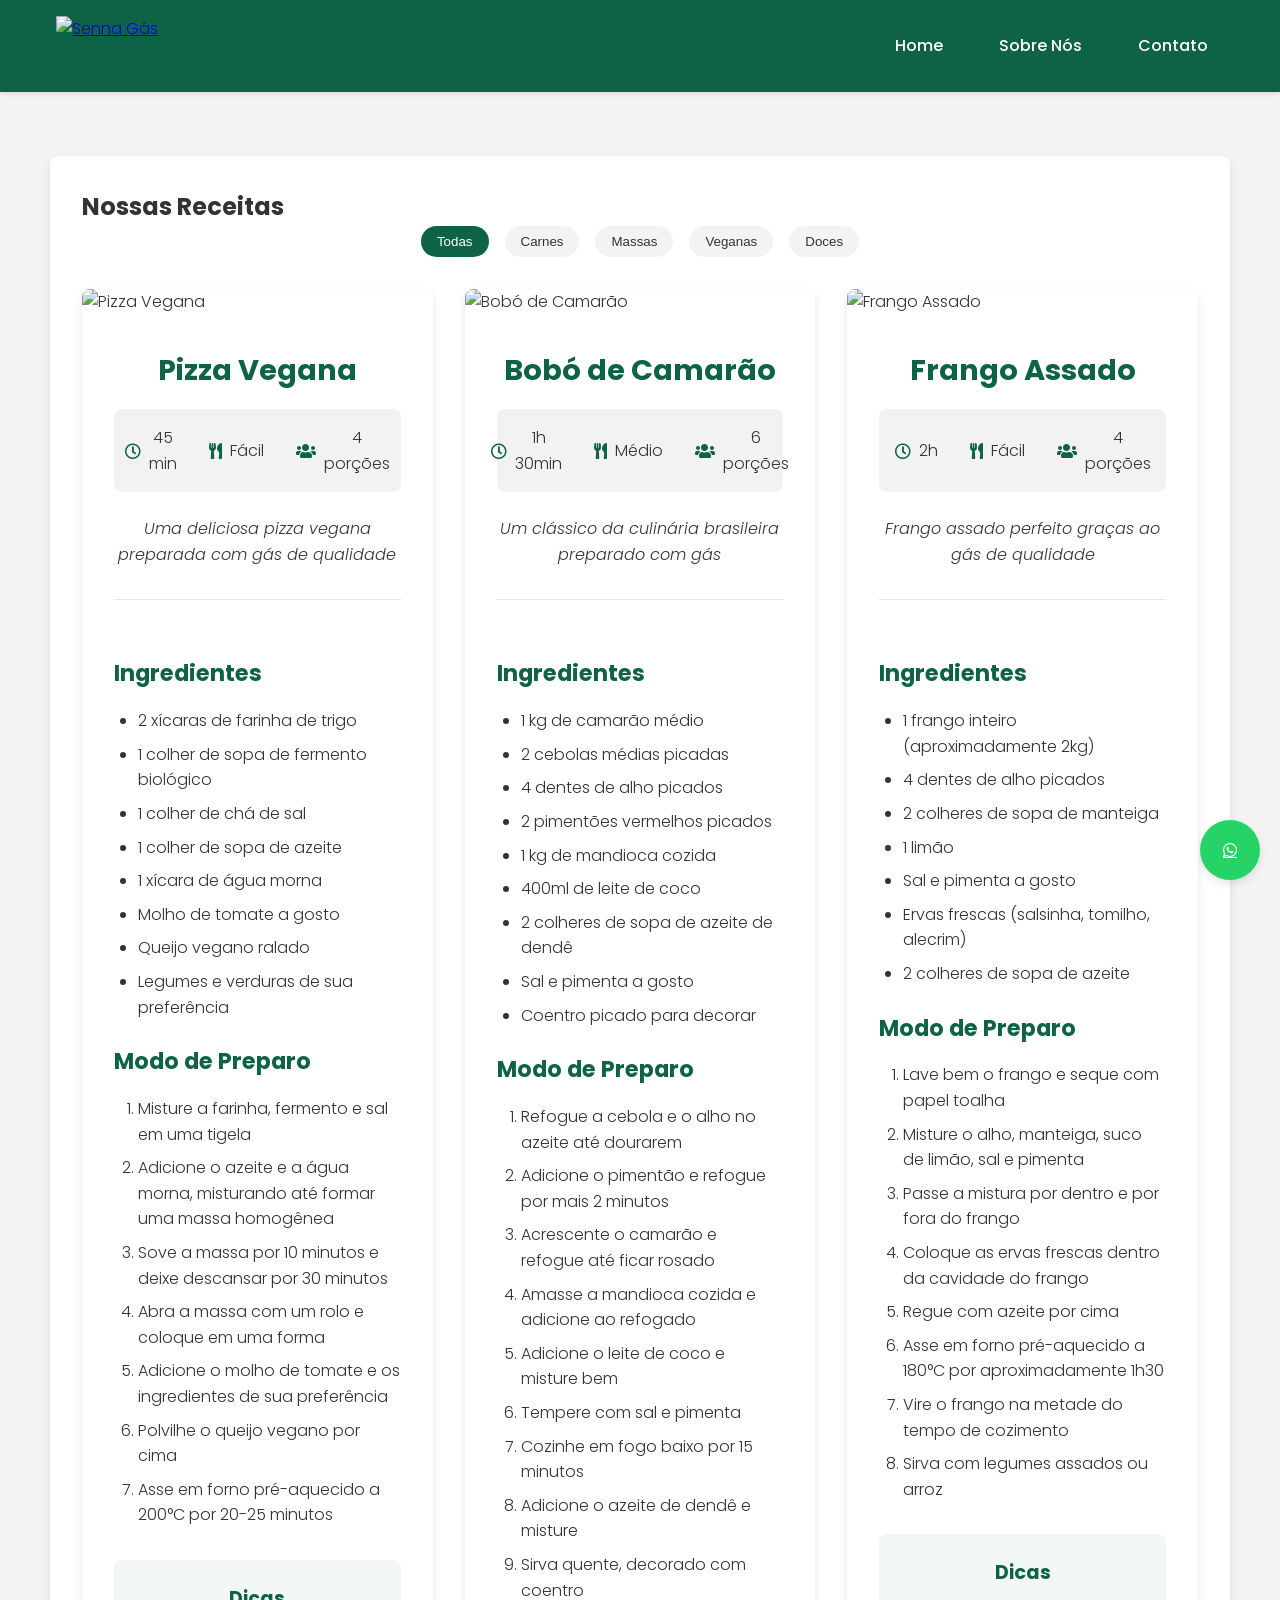
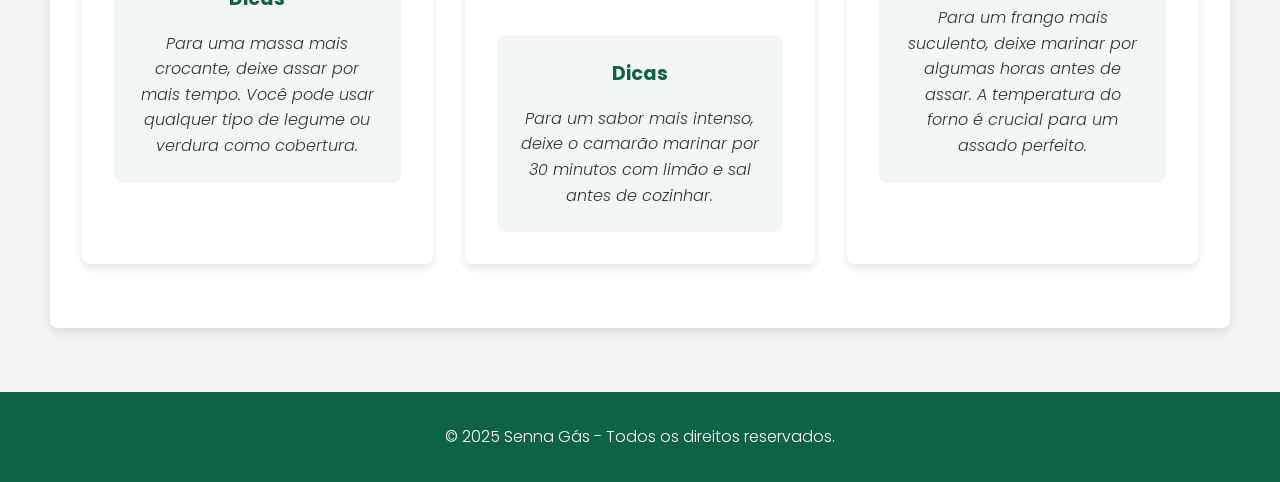
==== commit bbae4f4c: "header update" ====
--- a/receitas.html
+++ b/receitas.html
@@ -13,16 +13,23 @@
 </head>
 <body>
     <header>
-        <a href="index.html" aria-label="Senna Gás - Página Inicial">
-            <img src="SENNA_GAS_LOGO.png" alt="Senna Gás" width="180" height="60" loading="eager">
-        </a>
-        <nav aria-label="Navegação principal">
-            <ul>
-                <li><a href="index.html">Home</a></li>
-                <li><a href="#sobre">Sobre Nós</a></li>
-                <a href="https://api.whatsapp.com/send?phone=5564999095817" target="_blank">Contato</a>
-            </ul>
-        </nav>
+        <div class="header-container">
+            <a href="#home" aria-label="Senna Gás - Página Inicial">
+                <img src="SENNA_GAS_LOGO.png" alt="Senna Gás" width="180" height="60" loading="eager" class="logo">
+            </a>
+            <nav aria-label="Navegação principal">
+                <ul>
+                    <li><a href="#home">Home</a></li>
+                    <li><a href="#sobre">Sobre Nós</a></li>
+                    <li><a href="https://api.whatsapp.com/send?phone=5564999095817" target="_blank">Contato</a></li>
+                </ul>
+            </nav>
+            <button class="menu-toggle" aria-label="Abrir menu">
+                <span></span>
+                <span></span>
+                <span></span>
+            </button>
+        </div>
     </header>
 
     <main>
--- a/styles.css
+++ b/styles.css
@@ -98,6 +98,12 @@
 
 /* Mobile Header Styles */
 @media (max-width: 768px) {
+    body {
+        overflow-x: hidden;
+        position: relative;
+        width: 100%;
+    }
+
     .menu-toggle {
         display: block;
     }
@@ -129,11 +135,14 @@
         padding: 80px 2rem 2rem;
         transition: var(--transition);
         box-shadow: -2px 0 5px rgba(0, 0, 0, 0.1);
-        margin-left: 0;
+        visibility: hidden;
+        opacity: 0;
     }
 
     nav.active {
         right: 0;
+        visibility: visible;
+        opacity: 1;
     }
 
     nav ul {
@@ -303,6 +312,41 @@
 @media (max-width: 768px) {
     .social-content {
         grid-template-columns: 1fr;
+        padding: 2rem 1rem;
+        width: 100%;
+        margin: 0;
+        gap: 1rem;
+    }
+
+    .recipes, .instagram {
+        width: 100%;
+        padding: 1rem;
+        margin: 0;
+    }
+
+    .recipes-links {
+        flex-wrap: wrap;
+        justify-content: center;
+        gap: 0.5rem;
+        padding: 0;
+        width: 100%;
+    }
+
+    .recipe-category {
+        margin: 0.25rem;
+    }
+
+    .instagram iframe {
+        height: 600px;
+        width: 100%;
+        margin: 0;
+        padding: 0;
+    }
+
+    .slideshow-container {
+        width: 100%;
+        margin: 0;
+        padding: 0;
     }
 
     .slide img {
@@ -363,6 +407,8 @@
     padding: 4rem 2rem;
     max-width: 1400px;
     margin: 0 auto;
+    width: 100%;
+    box-sizing: border-box;
 }
 
 /* Recipes Section */
@@ -374,6 +420,8 @@
     max-width: 1180px;
     margin: 0 auto;
     width: 100%;
+    box-sizing: border-box;
+    overflow-x: hidden;
 }
 
 .recipes h2 {
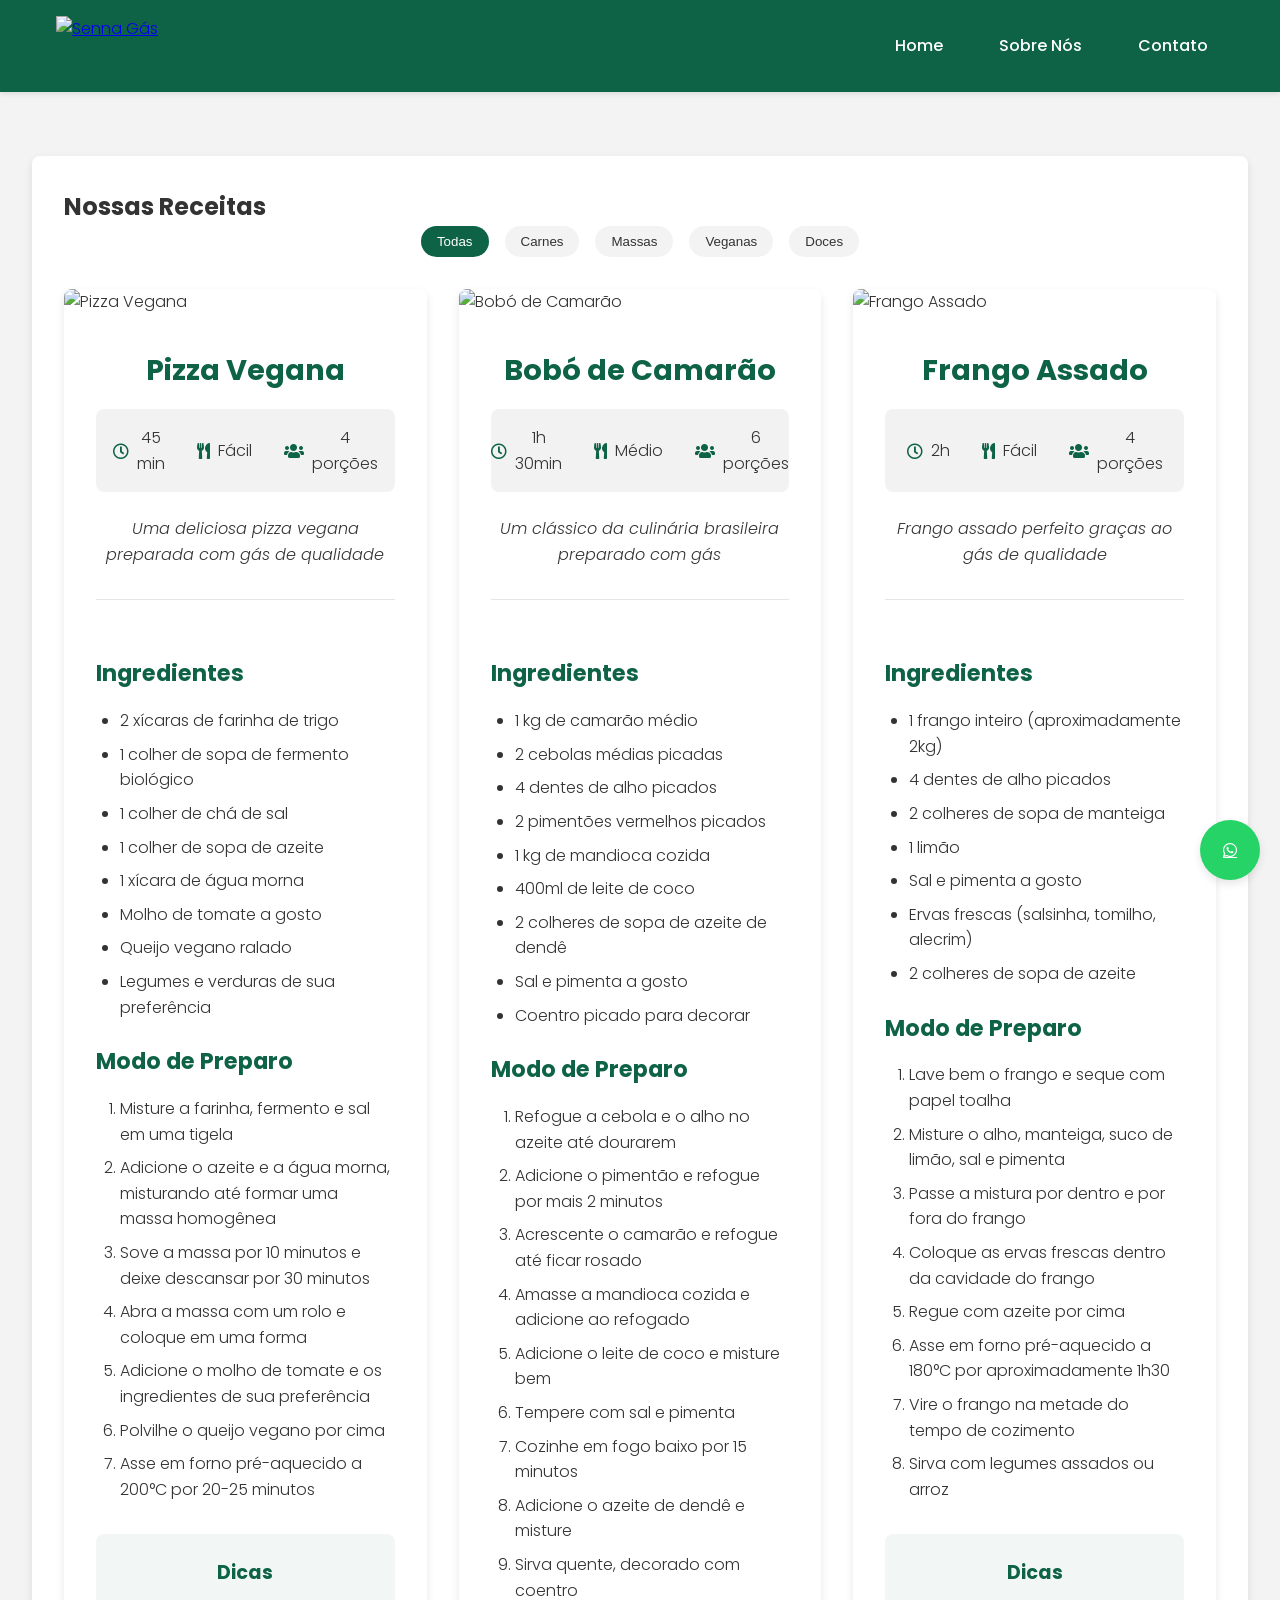
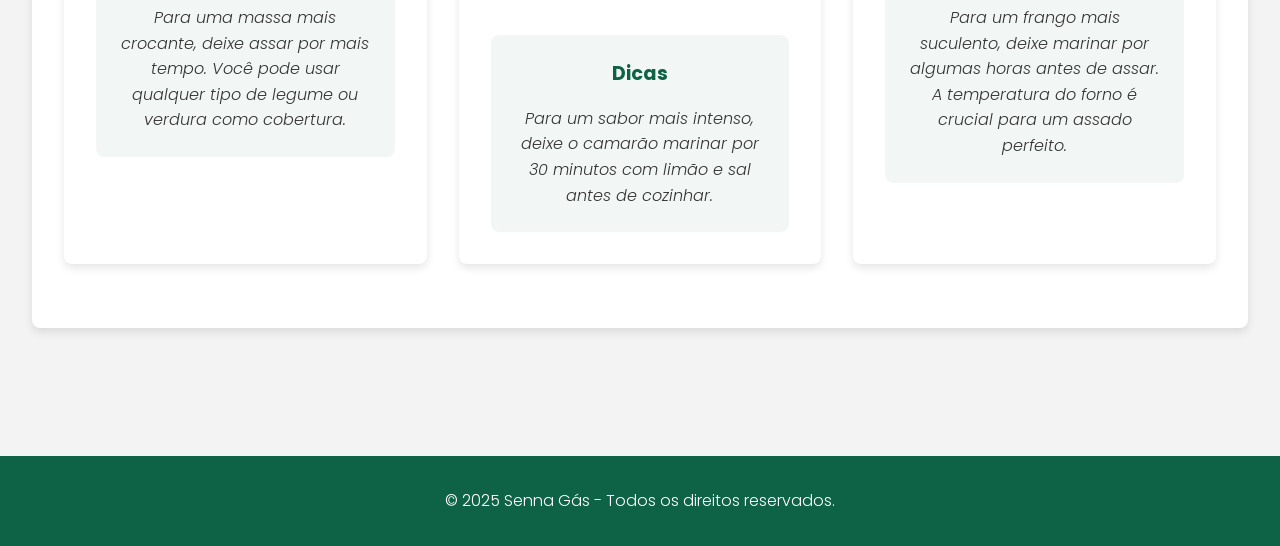
==== commit adee3dc4: "new html page and menu buttons fixed" ====
--- a/receitas.html
+++ b/receitas.html
@@ -19,8 +19,8 @@
             </a>
             <nav aria-label="Navegação principal">
                 <ul>
-                    <li><a href="#home">Home</a></li>
-                    <li><a href="#sobre">Sobre Nós</a></li>
+                    <li><a href="index.html">Home</a></li>
+                    <li><a href="sobre-nos.html">Sobre Nós</a></li>
                     <li><a href="https://api.whatsapp.com/send?phone=5564999095817" target="_blank">Contato</a></li>
                 </ul>
             </nav>
--- a/styles.css
+++ b/styles.css
@@ -257,168 +257,20 @@
     color: var(--text-color);
 }
 
-/* Instagram Section */
-.instagram {
+/* Recipes Section */
+.recipes-section {
     padding: 4rem 2rem;
-    background-color: var(--white);
-    text-align: center;
-}
-
-.instagram h2 {
-    color: var(--primary-color);
-    margin-bottom: 2rem;
-    font-size: 2rem;
-}
-
-.instagram iframe {
-    max-width: 850px;
-    width: 100%;
-    height: 750px;
-    margin: 0 auto;
-    border: none;
-}
-
-/* Footer */
-footer {
-    background-color: var(--primary-color);
-    color: var(--white);
-    text-align: center;
-    padding: 2rem;
-}
-
-/* WhatsApp Button */
-.whatsapp-button {
-    position: fixed;
-    bottom: 20px;
-    right: 20px;
-    background-color: #25d366;
-    color: var(--white);
-    width: 60px;
-    height: 60px;
-    border-radius: 50%;
-    display: flex;
-    align-items: center;
-    justify-content: center;
-    box-shadow: var(--shadow);
-    transition: var(--transition);
-    z-index: 1000;
-}
-
-.whatsapp-button:hover {
-    transform: scale(1.1);
-}
-
-/* Media Queries */
-@media (max-width: 768px) {
-    .social-content {
-        grid-template-columns: 1fr;
-        padding: 2rem 1rem;
-        width: 100%;
-        margin: 0;
-        gap: 1rem;
-    }
-
-    .recipes, .instagram {
-        width: 100%;
-        padding: 1rem;
-        margin: 0;
-    }
-
-    .recipes-links {
-        flex-wrap: wrap;
-        justify-content: center;
-        gap: 0.5rem;
-        padding: 0;
-        width: 100%;
-    }
-
-    .recipe-category {
-        margin: 0.25rem;
-    }
-
-    .instagram iframe {
-        height: 600px;
-        width: 100%;
-        margin: 0;
-        padding: 0;
-    }
-
-    .slideshow-container {
-        width: 100%;
-        margin: 0;
-        padding: 0;
-    }
-
-    .slide img {
-        height: 250px;
-    }
-
-    .recipe-details {
-        padding: 1rem;
-    }
-
-    .recipe-details h4 {
-        font-size: 1.2rem;
-    }
-
-    .recipe-details li {
-        font-size: 0.9rem;
-    }
-}
-
-@media (max-width: 480px) {
-    .slide img {
-        height: 200px;
-    }
-
-    .slide-content {
-        padding: 1rem;
-    }
-
-    .recipe-details {
-        padding: 0.8rem;
-    }
-}
-
-/* Acessibilidade */
-@media (prefers-reduced-motion: reduce) {
-    * {
-        transition: none !important;
-    }
-}
-
-/* Print Styles */
-@media print {
-    .whatsapp-button,
-    .instagram {
-        display: none;
-    }
-
-    body {
-        background: none;
-    }
-}
-
-/* Social Content Section */
-.social-content {
-    display: grid;
-    grid-template-columns: 1fr 1fr;
-    gap: 2rem;
-    padding: 4rem 2rem;
-    max-width: 1400px;
+    max-width: 1200px;
     margin: 0 auto;
     width: 100%;
     box-sizing: border-box;
 }
 
-/* Recipes Section */
 .recipes {
     background-color: var(--white);
     border-radius: 8px;
     padding: 2rem;
     box-shadow: var(--shadow);
-    max-width: 1180px;
-    margin: 0 auto;
     width: 100%;
     box-sizing: border-box;
     overflow-x: hidden;
@@ -1344,3 +1196,257 @@
         font-size: 0.9rem;
     }
 }
+
+/* Instagram Section */
+.instagram-section {
+    padding: 4rem 2rem;
+    max-width: 1200px;
+    margin: 0 auto;
+    width: 100%;
+    box-sizing: border-box;
+}
+
+.instagram {
+    background-color: var(--white);
+    border-radius: 8px;
+    padding: 2rem;
+    box-shadow: var(--shadow);
+    width: 100%;
+    box-sizing: border-box;
+    overflow-x: hidden;
+}
+
+.instagram iframe {
+    max-width: 100%;
+    width: 100%;
+    box-sizing: border-box;
+    border-radius: 8px;
+}
+
+@media (min-width: 769px) {
+    .recipes-section,
+    .instagram-section {
+        display: inline-block;
+        width: calc(50% - 2rem);
+        vertical-align: top;
+    }
+
+    .recipes-section {
+        margin-right: 2rem;
+    }
+}
+
+@media (max-width: 768px) {
+    .recipes-section,
+    .instagram-section {
+        padding: 2rem 1rem;
+        width: 100%;
+    }
+
+    .recipes,
+    .instagram {
+        padding: 1rem;
+        margin: 0;
+    }
+
+    .recipes-links {
+        flex-wrap: wrap;
+        justify-content: center;
+        gap: 0.5rem;
+        padding: 0;
+        width: 100%;
+    }
+
+    .recipe-category {
+        margin: 0.25rem;
+    }
+
+    .instagram iframe {
+        height: 600px;
+    }
+}
+
+/* About Section */
+.about-section {
+    padding: 4rem 2rem;
+    background-color: var(--light-bg);
+}
+
+.about-container {
+    max-width: 1200px;
+    margin: 0 auto;
+    background-color: var(--white);
+    border-radius: 8px;
+    box-shadow: var(--shadow);
+    padding: 2rem;
+}
+
+.about-section h1 {
+    color: var(--primary-color);
+    font-size: 2.5rem;
+    margin-bottom: 2rem;
+    text-align: center;
+}
+
+.about-content {
+    display: grid;
+    grid-template-columns: 1fr 1fr;
+    gap: 3rem;
+    margin-bottom: 3rem;
+}
+
+.about-text h2 {
+    color: var(--primary-color);
+    font-size: 1.8rem;
+    margin: 1.5rem 0 1rem;
+}
+
+.about-text p {
+    color: var(--text-color);
+    line-height: 1.8;
+    margin-bottom: 1.5rem;
+}
+
+.about-text ul {
+    list-style: none;
+    padding: 0;
+}
+
+.about-text li {
+    display: flex;
+    align-items: center;
+    gap: 1rem;
+    margin-bottom: 1rem;
+    color: var(--text-color);
+}
+
+.about-text li i {
+    color: var(--primary-color);
+    font-size: 1.2rem;
+}
+
+.about-features {
+    display: grid;
+    grid-template-columns: repeat(2, 1fr);
+    gap: 1.5rem;
+}
+
+.feature-card {
+    background-color: var(--light-bg);
+    padding: 1.5rem;
+    border-radius: 8px;
+    text-align: center;
+    transition: var(--transition);
+}
+
+.feature-card:hover {
+    transform: translateY(-5px);
+    box-shadow: var(--shadow);
+}
+
+.feature-card i {
+    font-size: 2.5rem;
+    color: var(--primary-color);
+    margin-bottom: 1rem;
+}
+
+.feature-card h3 {
+    color: var(--primary-color);
+    margin-bottom: 0.5rem;
+}
+
+.feature-card p {
+    color: var(--text-color);
+    font-size: 0.9rem;
+}
+
+.about-cta {
+    text-align: center;
+    padding-top: 2rem;
+    border-top: 1px solid rgba(0, 0, 0, 0.1);
+}
+
+.about-cta h2 {
+    color: var(--primary-color);
+    font-size: 1.8rem;
+    margin-bottom: 1rem;
+}
+
+.about-cta p {
+    color: var(--text-color);
+    margin-bottom: 1.5rem;
+}
+
+.btn-contact {
+    display: inline-flex;
+    align-items: center;
+    gap: 0.5rem;
+    background-color: #25d366;
+    color: var(--white);
+    padding: 1rem 2rem;
+    border-radius: 25px;
+    text-decoration: none;
+    font-weight: 500;
+    transition: var(--transition);
+}
+
+.btn-contact:hover {
+    background-color: #128C7E;
+    transform: translateY(-2px);
+    box-shadow: var(--shadow);
+}
+
+@media (max-width: 768px) {
+    .about-content {
+        grid-template-columns: 1fr;
+        gap: 2rem;
+    }
+
+    .about-features {
+        grid-template-columns: 1fr;
+    }
+
+    .about-section h1 {
+        font-size: 2rem;
+    }
+
+    .about-text h2 {
+        font-size: 1.5rem;
+    }
+}
+
+/* Footer */
+footer {
+    background-color: var(--primary-color);
+    color: var(--white);
+    text-align: center;
+    padding: 2rem;
+    margin-top: 4rem;
+}
+
+footer p {
+    margin: 0;
+    font-size: 1rem;
+}
+
+/* WhatsApp Button */
+.whatsapp-button {
+    position: fixed;
+    bottom: 20px;
+    right: 20px;
+    background-color: #25d366;
+    color: var(--white);
+    width: 60px;
+    height: 60px;
+    border-radius: 50%;
+    display: flex;
+    align-items: center;
+    justify-content: center;
+    box-shadow: var(--shadow);
+    transition: var(--transition);
+    z-index: 1000;
+}
+
+.whatsapp-button:hover {
+    transform: scale(1.1);
+}
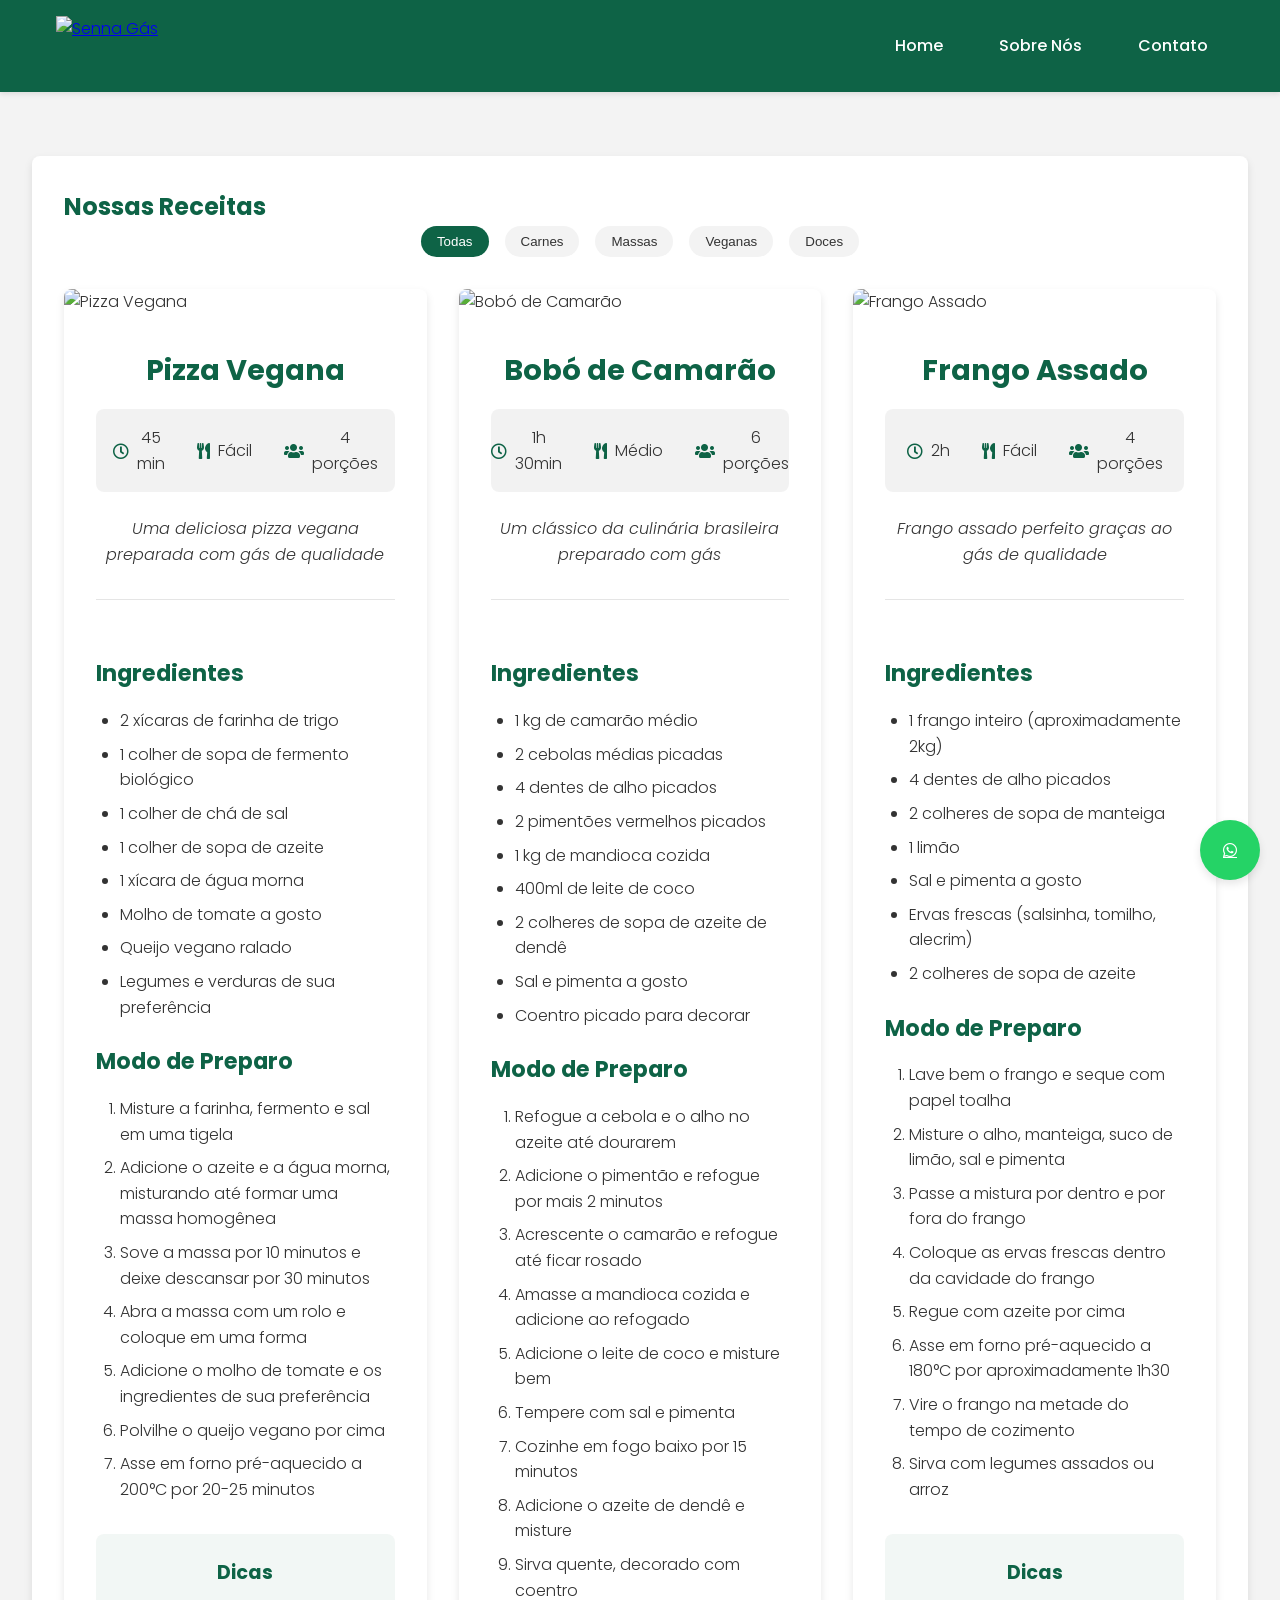
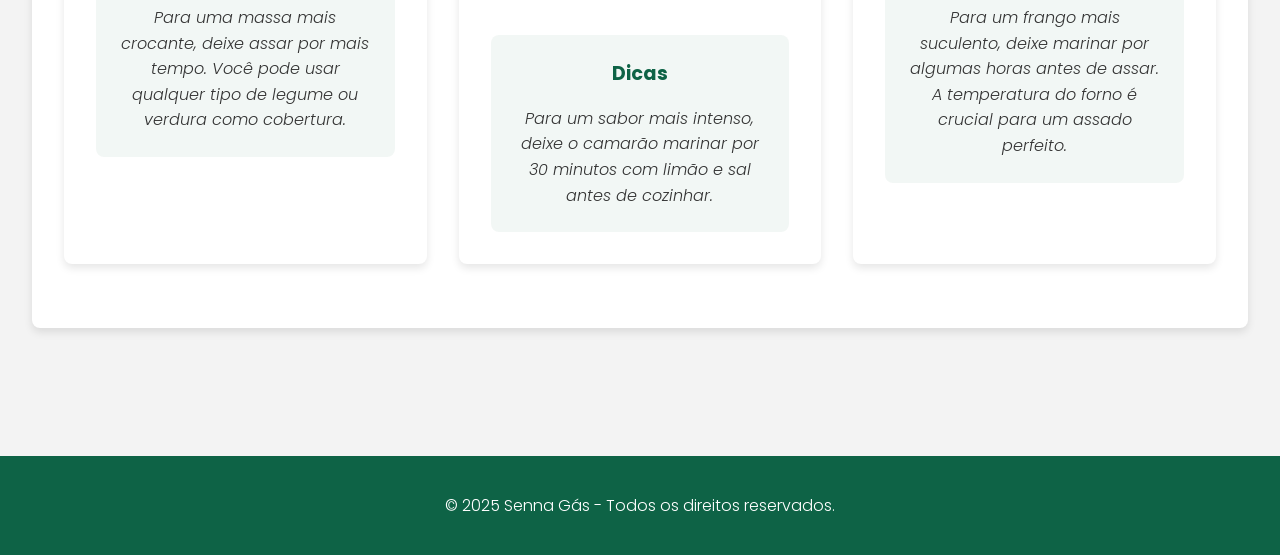
==== commit 9f7286d8: "New button features" ====
--- a/receitas.html
+++ b/receitas.html
@@ -5,6 +5,7 @@
     <meta name="viewport" content="width=device-width, initial-scale=1.0">
     <meta name="description" content="Receitas especiais da Senna Gás - Aprenda a preparar deliciosos pratos usando gás de qualidade">
     <title>Receitas - Senna Gás</title>
+    <link rel="icon" href="senna.ico" type="image/x-icon">
     <link href="https://cdnjs.cloudflare.com/ajax/libs/font-awesome/5.15.4/css/all.min.css" rel="stylesheet">
     <link rel="stylesheet" href="styles.css?version=6">
     <link rel="preconnect" href="https://fonts.googleapis.com">
@@ -14,7 +15,7 @@
 <body>
     <header>
         <div class="header-container">
-            <a href="#home" aria-label="Senna Gás - Página Inicial">
+            <a href="index.html" aria-label="Senna Gás - Página Inicial">
                 <img src="SENNA_GAS_LOGO.png" alt="Senna Gás" width="180" height="60" loading="eager" class="logo">
             </a>
             <nav aria-label="Navegação principal">
@@ -180,29 +181,6 @@
         <i class="fab fa-whatsapp"></i>
     </a>
 
-    <script>
-        // Filtro de receitas
-        const filterButtons = document.querySelectorAll('.filter-btn');
-        const recipeCards = document.querySelectorAll('.recipe-card');
-
-        filterButtons.forEach(button => {
-            button.addEventListener('click', () => {
-                // Remove active class from all buttons
-                filterButtons.forEach(btn => btn.classList.remove('active'));
-                // Add active class to clicked button
-                button.classList.add('active');
-
-                const filter = button.dataset.filter;
-
-                recipeCards.forEach(card => {
-                    if (filter === 'todas' || card.dataset.category === filter) {
-                        card.style.display = 'block';
-                    } else {
-                        card.style.display = 'none';
-                    }
-                });
-            });
-        });
-    </script>
+    <script src="script.js"></script>
 </body>
 </html> 
--- a/styles.css
+++ b/styles.css
@@ -16,6 +16,10 @@
     box-sizing: border-box;
 }
 
+html, body {
+    overflow-x: hidden;
+}
+
 /* Estilos base */
 body {
     font-family: "Poppins", sans-serif;
@@ -35,6 +39,13 @@
     transition: transform 0.3s ease-in-out;
     box-shadow: 0 2px 5px rgba(0, 0, 0, 0.1);
 }
+h1,h2 {
+    color: var(--primary-color);
+}
+
+h2 {
+    text-align: center;
+}
 
 .header-container {
     max-width: 1200px;
@@ -99,7 +110,6 @@
 /* Mobile Header Styles */
 @media (max-width: 768px) {
     body {
-        overflow-x: hidden;
         position: relative;
         width: 100%;
     }
@@ -168,37 +178,45 @@
     display: flex;
     flex-direction: column;
     align-items: flex-start;
-    justify-content: center;
+    justify-content: flex-start;
+    background-color: #df6e04e6;
     background-image: url('fundo\ inicial.png');
     background-size: cover;
     background-position: center;
     background-repeat: no-repeat;
     color: var(--white);
-    padding: 2rem;
+    padding: 4rem 2rem;
     position: relative;
 }
 
-.hero::before {
-    content: '';
-    position: absolute;
-    top: 0;
-    left: 0;
-    right: 0;
-    bottom: 0;
-    background: rgba(0, 0, 0, 0.4);
-    z-index: 1;
-}
-
-.hero h1,
-.hero button {
-    position: relative;
-    z-index: 2;
-}
-
 .hero h1 {
-    font-size: clamp(2rem, 5vw, 3.5rem);
-    margin-bottom: 2rem;
+    font-size: 4rem;
+    margin-left: 15%;
+    margin-top: 10rem;
+    margin-bottom: 10rem;
+    font-weight: 700;
+    text-shadow: 2px 2px 4px rgba(0, 0, 0, 0.3);
+    color: white;
+}
+
+.hero-text {
     max-width: 600px;
+    margin-left: 15%;
+}
+
+.hero-subtitle {
+    font-size: 2.5rem;
+    line-height: 1.2;
+    margin-bottom: 1rem;
+    font-weight: 400;
+    color: white;
+}
+
+.hero-description {
+    font-size: 2rem;
+    margin-top: 6rem;
+    font-weight: 400;
+    color: white;
 }
 
 .hero button {
@@ -257,10 +275,25 @@
     color: var(--text-color);
 }
 
+.products-title {
+    text-align: center;
+    margin-bottom: 0.5rem;
+    font-size: 2rem;
+}
+
+.products-box {
+    background: var(--white);
+    border-radius: 12px;
+    box-shadow: 0 4px 16px rgba(0,0,0,0.07);
+    padding: 2.5rem 2rem 2rem 2rem;
+    margin: 2rem auto 3rem auto;
+    max-width: 1250px;
+}
+
 /* Recipes Section */
 .recipes-section {
     padding: 4rem 2rem;
-    max-width: 1200px;
+    max-width: 1250px;
     margin: 0 auto;
     width: 100%;
     box-sizing: border-box;
@@ -268,7 +301,10 @@
 
 .recipes {
     background-color: var(--white);
-    border-radius: 8px;
+    margin: auto;
+    border-radius: 8px;
+    max-width: 1250px;
+    overflow: hidden;
     padding: 2rem;
     box-shadow: var(--shadow);
     width: 100%;
@@ -287,7 +323,7 @@
     display: flex;
     justify-content: center;
     gap: 1rem;
-    margin-bottom: 2rem;
+    margin-bottom: 1rem;
     flex-wrap: wrap;
 }
 
@@ -388,7 +424,7 @@
     display: grid;
     grid-template-columns: repeat(auto-fit, minmax(300px, 1fr));
     gap: 2rem;
-    max-width: 1200px;
+    max-width: 1250px;
     margin: 0 auto;
 }
 
@@ -437,7 +473,48 @@
 }
 
 /* Media Queries */
-@media (max-width: 768px) {
+/* Extra small devices (phones, 600px and down) */
+@media only screen and (max-width: 600px) {
+    .hero {
+        min-height: 100vh;
+        padding: 2rem 1rem;
+        background-size: cover;
+        align-items: center;
+        text-align: center;
+        background-image: url('fundo inicial mobile.png');
+    }
+
+    .hero h1 {
+        font-size: 2.5rem;
+        margin-left: 0;
+        margin-top: 4rem;
+        margin-bottom: 4rem;
+        text-align: center;
+    }
+
+    .hero-text {
+        margin-left: 0;
+        padding: 0 1rem;
+    }
+
+    .hero-subtitle {
+        font-size: 1.8rem;
+        line-height: 1.3;
+        margin-bottom: 2rem;
+    }
+
+    .hero-description {
+        font-size: 1.5rem;
+        margin-bottom: 3rem;
+    }
+
+    .hero-address {
+        font-size: 1rem;
+        justify-content: center;
+        text-align: center;
+        flex-wrap: wrap;
+    }
+
     .recipes-links {
         gap: 0.5rem;
     }
@@ -455,15 +532,171 @@
     .tips-grid {
         grid-template-columns: 1fr;
     }
-}
-
-@media (max-width: 480px) {
+
+    .tip-card {
+        padding: 1.5rem;
+    }
+
     .recipe-meta span {
         font-size: 0.9rem;
     }
-
-    .tip-card {
-        padding: 1.5rem;
+}
+
+/* Small devices (portrait tablets and large phones, 600px and up) */
+@media only screen and (min-width: 600px) {
+    .hero {
+        min-height: 100vh;
+        padding: 3rem 1.5rem;
+    }
+
+    .hero h1 {
+        font-size: 3rem;
+        margin-left: 10%;
+        margin-top: 6rem;
+        margin-bottom: 6rem;
+    }
+
+    .hero-text {
+        margin-left: 10%;
+    }
+
+    .hero-subtitle {
+        font-size: 2rem;
+    }
+
+    .hero-description {
+        font-size: 1.8rem;
+        margin-bottom: 4rem;
+    }
+}
+
+/* Medium devices (landscape tablets, 768px and up) */
+@media only screen and (min-width: 768px) {
+    .hero {
+        min-height: 90vh;
+    }
+
+    .hero h1 {
+        font-size: 3.5rem;
+        margin-left: 12%;
+        margin-top: 8rem;
+        margin-bottom: 8rem;
+    }
+
+    .hero-text {
+        margin-left: 12%;
+    }
+
+    .hero-subtitle {
+        font-size: 2.2rem;
+    }
+
+    .hero-description {
+        font-size: 1.8rem;
+        margin-bottom: 5rem;
+    }
+
+    .recipes-section,
+    .instagram-section {
+        display: inline-block;
+        width: calc(50% - 2rem);
+        vertical-align: top;
+    }
+
+    .recipes-section {
+        margin-right: 2rem;
+    }
+}
+
+/* Large devices (laptops/desktops, 992px and up) */
+@media only screen and (min-width: 992px) {
+    .hero {
+        min-height: 90vh;
+    }
+
+    .hero h1 {
+        font-size: 3.8rem;
+        margin-left: 15%;
+        margin-top: 10rem;
+        margin-bottom: 10rem;
+    }
+
+    .hero-text {
+        margin-left: 15%;
+    }
+
+    .hero-subtitle {
+        font-size: 2.3rem;
+    }
+
+    .hero-description {
+        font-size: 2rem;
+        margin-bottom: 6rem;
+    }
+
+    .about-section h1 {
+        margin-left: 8rem;
+    }
+}
+
+/* Extra large devices (large laptops and desktops, 1200px and up) */
+@media only screen and (min-width: 1200px) {
+    .hero {
+        min-height: 93vh;
+    }
+    .recipes-instagram-wrapper {
+        display: flex;
+        max-width: 1300px;
+        height: 100%;
+        margin: 0 auto;
+        gap: 2rem;
+    }
+    .recipes-section,
+    .instagram-section {
+        width: 50%;
+        box-sizing: border-box;
+    }
+
+    .hero h1 {
+        font-size: 4rem;
+        margin-left: 15%;
+        margin-top: 10rem;
+        margin-bottom: 10rem;
+    }
+
+    .hero-text {
+        margin-left: 15%;
+    }
+
+    .hero-subtitle {
+        font-size: 2.5rem;
+    }
+
+    .hero-description {
+        font-size: 2rem;
+        margin-bottom: 6rem;
+    }
+
+    .about-section h1 {
+        margin-left: 8rem;
+    }
+    
+
+}
+
+/* Ajustes específicos para altura da tela */
+@media screen and (max-height: 700px) {
+    .hero {
+        min-height: 120vh;
+    }
+
+    .hero h1 {
+        margin-top: 3rem;
+        margin-bottom: 3rem;
+    }
+
+    .hero-description {
+        margin-bottom: 3rem;
     }
 }
 
@@ -604,7 +837,6 @@
 
 .safety-tips h1 {
     text-align: center;
-    color: #2c3e50;
     margin-bottom: 2rem;
 }
 
@@ -754,7 +986,6 @@
 
 .maintenance-tips h1 {
     text-align: center;
-    color: #333;
     margin-bottom: 2rem;
 }
 
@@ -844,7 +1075,6 @@
 
 .economy-tips h1 {
     text-align: center;
-    color: #333;
     margin-bottom: 2rem;
 }
 
@@ -965,7 +1195,7 @@
     background-color: var(--white); /* Match other sections like products */
     display: flex;
     gap: 2rem;
-    max-width: 1200px;
+    max-width: 1250px;
     margin: 4rem auto; /* Add margin like products */
     flex-wrap: wrap; /* Allow wrapping on smaller screens */
     align-items: flex-start; /* Align items at the start vertically */
@@ -986,6 +1216,15 @@
 .delivery-location p {
     margin-bottom: 1rem;
     line-height: 1.7;
+}
+
+.delivery-info {
+    text-align: center;
+}
+.delivery-info .btn-pedido {
+    display: inline-flex;
+    margin: 1rem auto 0 auto;
+    float: none;
 }
 
 .btn-pedido {
@@ -1285,7 +1524,6 @@
     color: var(--primary-color);
     font-size: 2.5rem;
     margin-bottom: 2rem;
-    text-align: center;
 }
 
 .about-content {
@@ -1420,7 +1658,7 @@
     background-color: var(--primary-color);
     color: var(--white);
     text-align: center;
-    padding: 2rem;
+    padding: 2.3rem;
     margin-top: 4rem;
 }
 
@@ -1450,3 +1688,5 @@
 .whatsapp-button:hover {
     transform: scale(1.1);
 }
+
+
